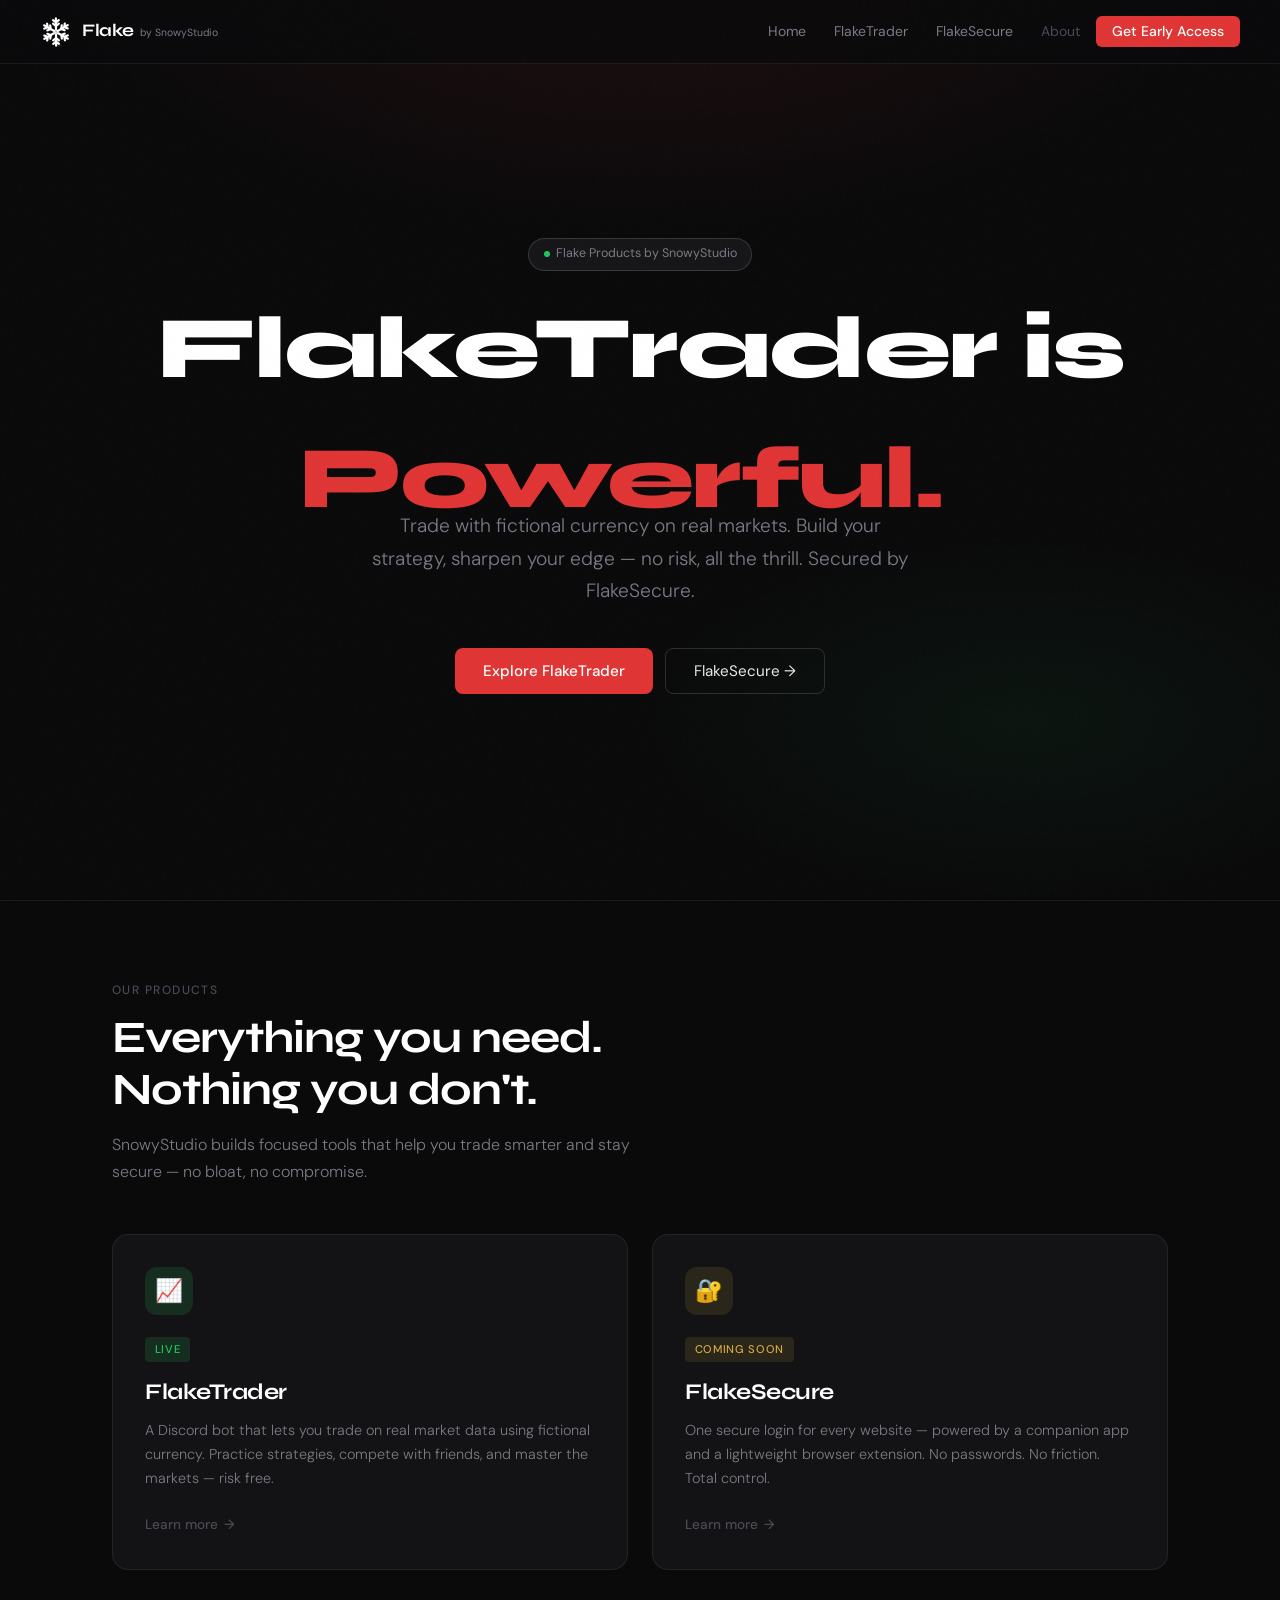
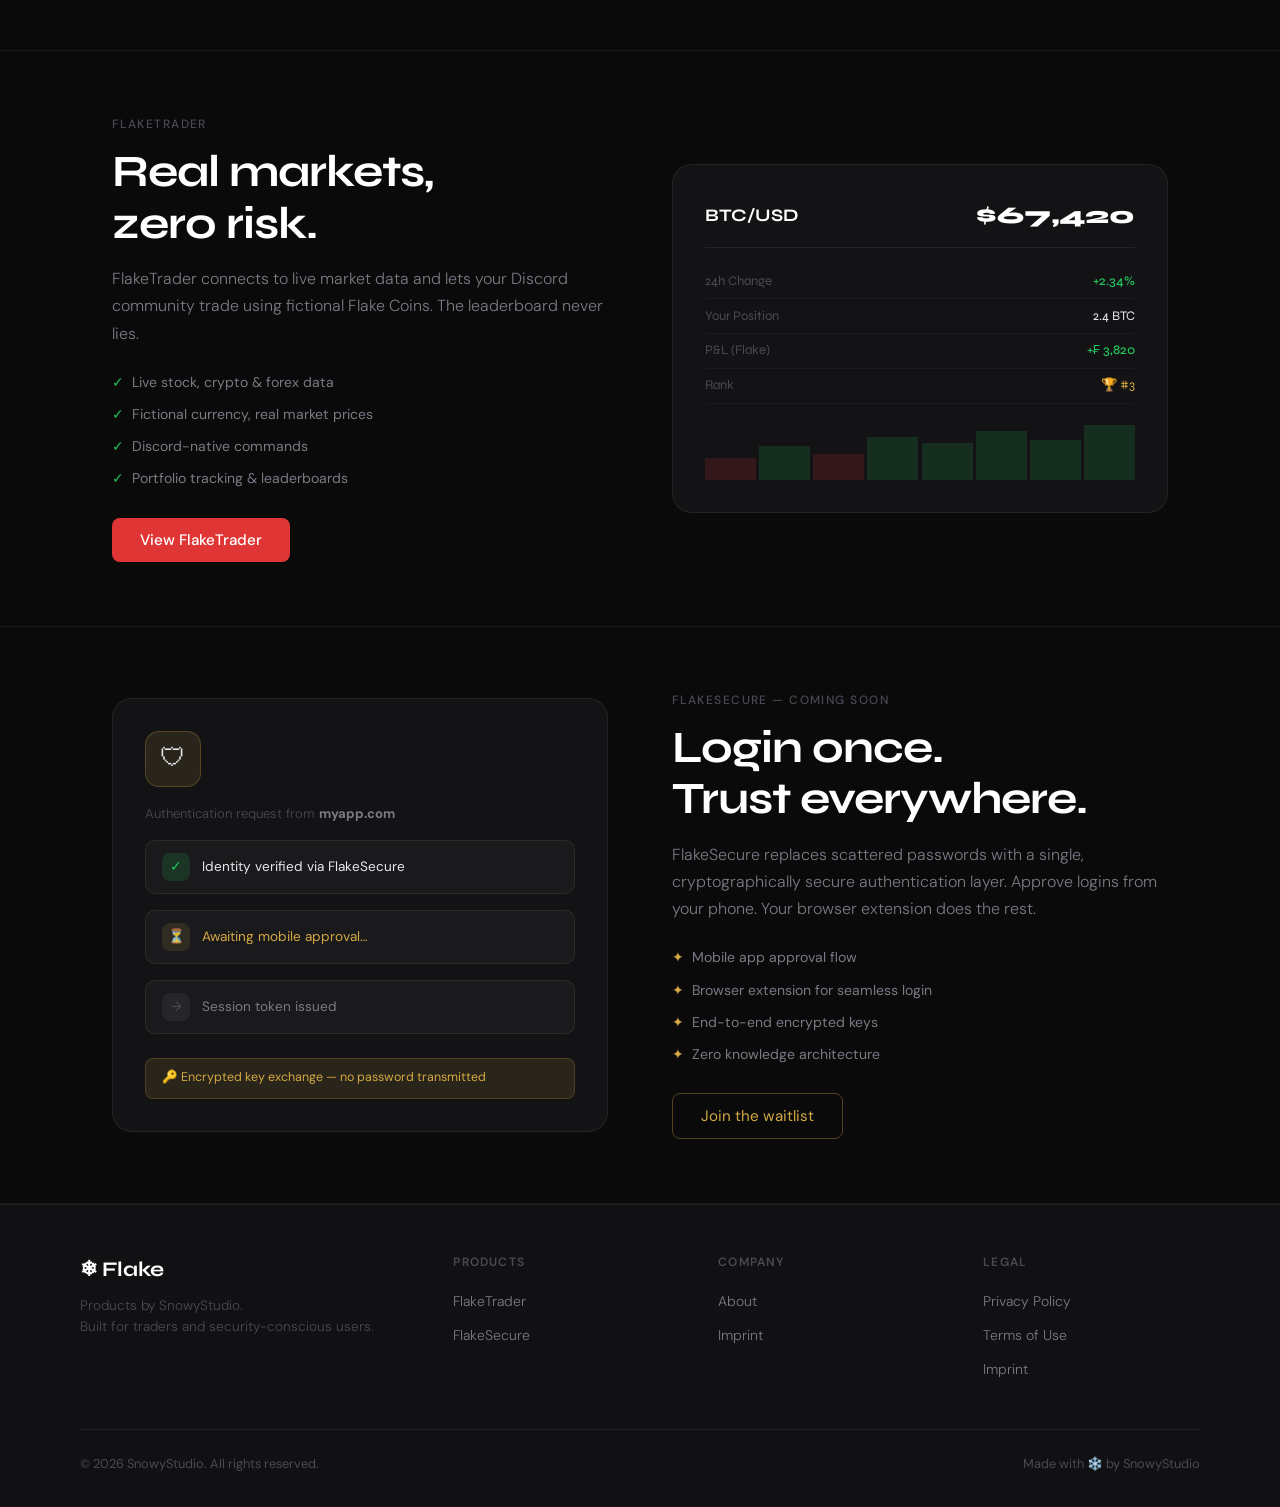
==== src/index.html @ 3df95295 "Upload latest changes to github" ====
<!doctype html>
<html lang="en">
  <head>
    <meta charset="UTF-8" />
    <meta name="viewport" content="width=device-width, initial-scale=1.0" />
    <title>Flake — by SnowyStudio</title>
    <link rel="preconnect" href="https://fonts.googleapis.com" />
    <link rel="preconnect" href="https://fonts.gstatic.com" crossorigin />
    <link
      href="https://fonts.googleapis.com/css2?family=Syne:wght@400;500;600;700;800&family=DM+Sans:ital,opsz,wght@0,9..40,300;0,9..40,400;0,9..40,500;1,9..40,300&display=swap"
      rel="stylesheet"
    />
    <link rel="stylesheet" href="./css/style.css" />
    <link rel="shortcut icon" href="./img/Flake.png" type="image/x-icon">
  </head>
  <body>
    <!-- ═══════════════════════════════════════ NAV ═══════════════════════════════════════ -->
    <nav>
      <a class="nav-logo" onclick="showPage('home')">
        <div class="nav-logo-icon">
          <img src="./img/Flake.png" alt="Icon" class="icon" />
        </div>
        <div>
          <span class="nav-logo-text">Flake</span>
          <span class="nav-logo-sub"> by SnowyStudio</span>
        </div>
      </a>
      <ul class="nav-links">
        <li><a onclick="showPage('home')" id="nav-home">Home</a></li>
        <li><a onclick="showPage('trader')" id="nav-trader">FlakeTrader</a></li>
        <li><a onclick="showPage('secure')" id="nav-secure">FlakeSecure</a></li>
        <li>
          <a
            onclick="showPage('home')"
            id="nav-about"
            style="color: var(--text-dim)"
            >About</a
          >
        </li>
        <li>
          <a onclick="showPage('secure')" class="nav-cta">Get Early Access</a>
        </li>
      </ul>
      <button class="nav-menu-toggle" onclick="toggleMobile()">
        <svg width="22" height="22" viewBox="0 0 22 22" fill="none">
          <path
            d="M3 6h16M3 11h16M3 16h16"
            stroke="currentColor"
            stroke-width="1.8"
            stroke-linecap="round"
          />
        </svg>
      </button>
    </nav>

    <!-- ═══════════════════════════ PAGE: HOME ═══════════════════════════ -->
    <div class="page active" id="page-home">
      <!-- HERO -->
      <section class="hero">
        <div class="hero-bg"></div>
        <div class="hero-badge">
          <span class="dot"></span> Flake Products by SnowyStudio
        </div>
        <h1>
          <span class="hero-static">FlakeTrader is</span><br />
          <span class="hero-typewriter-line">
            <span class="hero-dynamic" id="dynamic-word">
              <span class="word visible" id="word-0">Powerful.</span>
              <span class="word" id="word-1">Intuitive.</span>
              <span class="word" id="word-2">Risk-Free.</span>
              <span class="word" id="word-3">Real-Time.</span>
              <span class="word" id="word-4">Smart.</span>
              <span class="word" id="word-5">Yours.</span>
            </span>
            <span class="hero-cursor"></span>
          </span>
        </h1>
        <p class="hero-sub">
          Trade with fictional currency on real markets. Build your strategy,
          sharpen your edge — no risk, all the thrill. Secured by FlakeSecure.
        </p>
        <div class="hero-actions">
          <button class="btn-primary" onclick="showPage('trader')">
            Explore FlakeTrader
          </button>
          <button class="btn-secondary" onclick="showPage('secure')">
            FlakeSecure →
          </button>
        </div>
      </section>

      <hr class="divider" />

      <!-- PRODUCTS -->
      <div class="section">
        <p class="section-label">Our Products</p>
        <h2 class="section-title">
          Everything you need.<br />Nothing you don't.
        </h2>
        <p class="section-desc">
          SnowyStudio builds focused tools that help you trade smarter and stay
          secure — no bloat, no compromise.
        </p>

        <div class="products-grid">
          <div class="product-card trader" onclick="showPage('trader')">
            <div class="card-icon trader">📈</div>
            <span class="card-tag live">Live</span>
            <h3 class="card-title">FlakeTrader</h3>
            <p class="card-desc">
              A Discord bot that lets you trade on real market data using
              fictional currency. Practice strategies, compete with friends, and
              master the markets — risk free.
            </p>
            <span class="card-arrow">Learn more <span>→</span></span>
          </div>

          <div class="product-card secure" onclick="showPage('secure')">
            <div class="card-icon secure">🔐</div>
            <span class="card-tag coming">Coming Soon</span>
            <h3 class="card-title">FlakeSecure</h3>
            <p class="card-desc">
              One secure login for every website — powered by a companion app
              and a lightweight browser extension. No passwords. No friction.
              Total control.
            </p>
            <span class="card-arrow">Learn more <span>→</span></span>
          </div>
        </div>
      </div>

      <hr class="divider" />

      <!-- TRADER PREVIEW -->
      <div class="feature-row">
        <div>
          <p class="section-label">FlakeTrader</p>
          <h2 class="section-title">Real markets,<br />zero risk.</h2>
          <p class="section-desc">
            FlakeTrader connects to live market data and lets your Discord
            community trade using fictional Flake Coins. The leaderboard never
            lies.
          </p>
          <ul
            style="
              list-style: none;
              margin-top: 1.5rem;
              display: flex;
              flex-direction: column;
              gap: 0.6rem;
            "
          >
            <li
              style="
                display: flex;
                align-items: center;
                gap: 8px;
                font-size: 0.88rem;
                color: var(--text-muted);
              "
            >
              <span style="color: var(--green)">✓</span> Live stock, crypto &
              forex data
            </li>
            <li
              style="
                display: flex;
                align-items: center;
                gap: 8px;
                font-size: 0.88rem;
                color: var(--text-muted);
              "
            >
              <span style="color: var(--green)">✓</span> Fictional currency,
              real market prices
            </li>
            <li
              style="
                display: flex;
                align-items: center;
                gap: 8px;
                font-size: 0.88rem;
                color: var(--text-muted);
              "
            >
              <span style="color: var(--green)">✓</span> Discord-native commands
            </li>
            <li
              style="
                display: flex;
                align-items: center;
                gap: 8px;
                font-size: 0.88rem;
                color: var(--text-muted);
              "
            >
              <span style="color: var(--green)">✓</span> Portfolio tracking &
              leaderboards
            </li>
          </ul>
          <button
            class="btn-primary"
            style="margin-top: 1.75rem"
            onclick="showPage('trader')"
          >
            View FlakeTrader
          </button>
        </div>
        <div class="feature-visual">
          <div class="ticker-demo">
            <div class="ticker-header">
              <span class="ticker-symbol">BTC/USD</span>
              <span class="ticker-price">$67,420</span>
            </div>
            <div class="ticker-row">
              <span class="label">24h Change</span
              ><span class="up">+2.34%</span>
            </div>
            <div class="ticker-row">
              <span class="label">Your Position</span
              ><span style="color: var(--text)">2.4 BTC</span>
            </div>
            <div class="ticker-row">
              <span class="label">P&L (Flake)</span
              ><span class="up">+₣ 3,820</span>
            </div>
            <div class="ticker-row">
              <span class="label">Rank</span
              ><span style="color: var(--gold)">🏆 #3</span>
            </div>
            <div class="chart-bars">
              <div
                class="bar"
                style="
                  height: 35%;
                  background: var(--red-soft);
                  border: 1px solid var(--red);
                  animation-delay: 0s;
                "
              ></div>
              <div
                class="bar"
                style="
                  height: 55%;
                  background: var(--green-soft);
                  border: 1px solid var(--green);
                  animation-delay: 0.05s;
                "
              ></div>
              <div
                class="bar"
                style="
                  height: 42%;
                  background: var(--red-soft);
                  border: 1px solid var(--red);
                  animation-delay: 0.1s;
                "
              ></div>
              <div
                class="bar"
                style="
                  height: 70%;
                  background: var(--green-soft);
                  border: 1px solid var(--green);
                  animation-delay: 0.15s;
                "
              ></div>
              <div
                class="bar"
                style="
                  height: 60%;
                  background: var(--green-soft);
                  border: 1px solid var(--green);
                  animation-delay: 0.2s;
                "
              ></div>
              <div
                class="bar"
                style="
                  height: 80%;
                  background: var(--green-soft);
                  border: 1px solid var(--green);
                  animation-delay: 0.25s;
                "
              ></div>
              <div
                class="bar"
                style="
                  height: 65%;
                  background: var(--green-soft);
                  border: 1px solid var(--green);
                  animation-delay: 0.3s;
                "
              ></div>
              <div
                class="bar"
                style="
                  height: 90%;
                  background: var(--green-soft);
                  border: 1px solid var(--green);
                  animation-delay: 0.35s;
                "
              ></div>
            </div>
          </div>
        </div>
      </div>

      <hr class="divider" />

      <!-- SECURE PREVIEW -->
      <div class="feature-row reverse">
        <div>
          <p class="section-label">FlakeSecure — Coming Soon</p>
          <h2 class="section-title">Login once.<br />Trust everywhere.</h2>
          <p class="section-desc">
            FlakeSecure replaces scattered passwords with a single,
            cryptographically secure authentication layer. Approve logins from
            your phone. Your browser extension does the rest.
          </p>
          <ul
            style="
              list-style: none;
              margin-top: 1.5rem;
              display: flex;
              flex-direction: column;
              gap: 0.6rem;
            "
          >
            <li
              style="
                display: flex;
                align-items: center;
                gap: 8px;
                font-size: 0.88rem;
                color: var(--text-muted);
              "
            >
              <span style="color: var(--gold)">✦</span> Mobile app approval flow
            </li>
            <li
              style="
                display: flex;
                align-items: center;
                gap: 8px;
                font-size: 0.88rem;
                color: var(--text-muted);
              "
            >
              <span style="color: var(--gold)">✦</span> Browser extension for
              seamless login
            </li>
            <li
              style="
                display: flex;
                align-items: center;
                gap: 8px;
                font-size: 0.88rem;
                color: var(--text-muted);
              "
            >
              <span style="color: var(--gold)">✦</span> End-to-end encrypted
              keys
            </li>
            <li
              style="
                display: flex;
                align-items: center;
                gap: 8px;
                font-size: 0.88rem;
                color: var(--text-muted);
              "
            >
              <span style="color: var(--gold)">✦</span> Zero knowledge
              architecture
            </li>
          </ul>
          <button
            class="btn-secondary"
            style="
              margin-top: 1.75rem;
              border-color: rgba(212, 168, 67, 0.35);
              color: var(--gold);
            "
            onclick="showPage('secure')"
          >
            Join the waitlist
          </button>
        </div>
        <div class="feature-visual">
          <div class="secure-demo">
            <div class="shield-icon">🛡</div>
            <p
              style="
                font-size: 0.82rem;
                color: var(--text-dim);
                font-weight: 300;
              "
            >
              Authentication request from
              <strong style="color: var(--text-muted)">myapp.com</strong>
            </p>
            <div class="auth-step done">
              <div class="step-icon">✓</div>
              <span class="step-label">Identity verified via FlakeSecure</span>
            </div>
            <div class="auth-step active">
              <div class="step-icon">⏳</div>
              <span class="step-label">Awaiting mobile approval…</span>
            </div>
            <div class="auth-step pending">
              <div class="step-icon">→</div>
              <span class="step-label">Session token issued</span>
            </div>
            <div
              style="
                margin-top: 0.5rem;
                padding: 0.6rem 1rem;
                background: var(--gold-soft);
                border: 1px solid rgba(212, 168, 67, 0.2);
                border-radius: 8px;
                font-size: 0.78rem;
                color: var(--gold);
              "
            >
              🔑 Encrypted key exchange — no password transmitted
            </div>
          </div>
        </div>
      </div>

      <hr class="divider" />

      <!-- FOOTER -->
      <footer>
        <div class="footer-inner">
          <div class="footer-top">
            <div class="footer-brand">
              <span class="nav-logo-text">❄ Flake</span>
              <p class="footer-tagline">
                Products by SnowyStudio.<br />Built for traders and
                security-conscious users.
              </p>
            </div>
            <div>
              <p class="footer-col-title">Products</p>
              <ul class="footer-links">
                <li><a onclick="showPage('trader')">FlakeTrader</a></li>
                <li><a onclick="showPage('secure')">FlakeSecure</a></li>
              </ul>
            </div>
            <div>
              <p class="footer-col-title">Company</p>
              <ul class="footer-links">
                <li><a onclick="showPage('home')">About</a></li>
                <li><a onclick="showPage('imprint')">Imprint</a></li>
              </ul>
            </div>
            <div>
              <p class="footer-col-title">Legal</p>
              <ul class="footer-links">
                <li><a onclick="showPage('privacy')">Privacy Policy</a></li>
                <li><a onclick="showPage('terms')">Terms of Use</a></li>
                <li><a onclick="showPage('imprint')">Imprint</a></li>
              </ul>
            </div>
          </div>
          <div class="footer-bottom">
            <span>© 2026 SnowyStudio. All rights reserved.</span>
            <span>Made with ❄️ by SnowyStudio</span>
          </div>
        </div>
      </footer>
    </div>

    <!-- ═══════════════════════════ PAGE: FLAKETRADER ═══════════════════════════ -->
    <div class="page" id="page-trader">
      <div class="inner-hero">
        <div class="breadcrumb">
          <span onclick="showPage('home')">Home</span> ›
          <span style="color: var(--text-muted)">FlakeTrader</span>
        </div>
        <div
          style="
            display: flex;
            gap: 12px;
            align-items: center;
            margin-bottom: 1.5rem;
            flex-wrap: wrap;
          "
        >
          <div
            class="card-icon trader"
            style="
              width: 52px;
              height: 52px;
              margin: 0;
              border-radius: 12px;
              font-size: 1.5rem;
            "
          >
            📈
          </div>
          <span class="card-tag live">Live & Available</span>
        </div>
        <h1>FlakeTrader</h1>
        <p>
          Trade on real market data with fictional currency — directly inside
          your Discord server. Practice, compete, and master the art of trading
          without putting a single cent at risk.
        </p>
        <div
          style="display: flex; gap: 0.75rem; margin-top: 2rem; flex-wrap: wrap"
        >
          <a
            href="https://discord.com/oauth2/authorize?client_id=1470461406410182688"
            target="_blank"
          >
            <button class="btn-primary">Add to Discord</button>
          </a>
          <button class="btn-secondary" onclick="toggleCmdPopup()">
            View Commands
          </button>
        </div>
      </div>

      <div
        style="
          background: linear-gradient(
            180deg,
            rgba(34, 197, 94, 0.04) 0%,
            transparent 100%
          );
          padding: 0.5px 0;
        "
      >
        <div class="section" style="padding-top: 3rem">
          <div class="stats-grid">
            <div class="stat-cell">
              <div class="stat-num" style="color: var(--green)">∞</div>
              <div class="stat-label">Risk-free trades</div>
            </div>
            <div class="stat-cell">
              <div class="stat-num">Real</div>
              <div class="stat-label">Market data</div>
            </div>
            <div class="stat-cell">
              <div class="stat-num" style="color: var(--gold)">₣</div>
              <div class="stat-label">Flake Currency</div>
            </div>
          </div>

          <div style="margin: 4rem 0 1.5rem">
            <p class="section-label">Core Features</p>
            <h2 class="section-title">Everything a trader needs.</h2>
          </div>

          <div class="features-list">
            <div class="feature-item">
              <div class="feature-item-icon green">📊</div>
              <div>
                <div class="feature-item-title">Live Market Data</div>
                <div class="feature-item-desc">
                  Real-time prices for stocks, crypto, forex, and more.
                  FlakeTrader streams live feeds so every trade reflects the
                  actual market.
                </div>
              </div>
            </div>
            <div class="feature-item">
              <div class="feature-item-icon green">💬</div>
              <div>
                <div class="feature-item-title">Discord-Native Commands</div>
                <div class="feature-item-desc">
                  Everything runs inside Discord. Use slash commands to buy,
                  sell, check your portfolio, and view leaderboards without
                  leaving your server.
                </div>
              </div>
            </div>
            <div class="feature-item">
              <div class="feature-item-icon red">📉</div>
              <div>
                <div class="feature-item-title">Long & Short Positions</div>
                <div class="feature-item-desc">
                  Go long or short on any supported asset. FlakeTrader simulates
                  real position mechanics including leverage and margin calls.
                </div>
              </div>
            </div>
            <div class="feature-item">
              <div class="feature-item-icon green">🏆</div>
              <div>
                <div class="feature-item-title">Server Leaderboards</div>
                <div class="feature-item-desc">
                  Compete with your Discord community. Weekly and all-time
                  leaderboards show who's actually good at reading the market.
                </div>
              </div>
            </div>
            <div class="feature-item">
              <div class="feature-item-icon red">📁</div>
              <div>
                <div class="feature-item-title">Portfolio Tracking</div>
                <div class="feature-item-desc">
                  A full portfolio dashboard — unrealised P&L, trade history,
                  allocation breakdown. Know exactly where you stand at all
                  times.
                </div>
              </div>
            </div>
            <div class="feature-item">
              <div class="feature-item-icon green">⚙️</div>
              <div>
                <div class="feature-item-title">Server Customisation</div>
                <div class="feature-item-desc">
                  Admins can set starting balances, allowed assets, cooldowns,
                  and competition durations. Run seasonal tournaments or
                  permanent leagues.
                </div>
              </div>
            </div>
          </div>

          <div class="cta-section" style="margin-top: 3rem">
            <div>
              <h2>Ready to start trading?</h2>
              <p>Add FlakeTrader to your Discord server in under a minute.</p>
            </div>
            <a
              href="https://discord.com/oauth2/authorize?client_id=1470461406410182688"
              target="_blank"
            >
              <button class="btn-primary">Add to Discord — Free</button>
            </a>
          </div>
        </div>
      </div>

      <footer>
        <div class="footer-inner">
          <div class="footer-top">
            <div class="footer-brand">
              <span class="nav-logo-text">❄ Flake</span>
              <p class="footer-tagline">Products by SnowyStudio.</p>
            </div>
            <div>
              <p class="footer-col-title">Products</p>
              <ul class="footer-links">
                <li><a onclick="showPage('trader')">FlakeTrader</a></li>
                <li><a onclick="showPage('secure')">FlakeSecure</a></li>
              </ul>
            </div>
            <div>
              <p class="footer-col-title">Company</p>
              <ul class="footer-links">
                <li><a onclick="showPage('imprint')">Imprint</a></li>
              </ul>
            </div>
            <div>
              <p class="footer-col-title">Legal</p>
              <ul class="footer-links">
                <li><a onclick="showPage('privacy')">Privacy Policy</a></li>
                <li><a onclick="showPage('terms')">Terms of Use</a></li>
              </ul>
            </div>
          </div>
          <div class="footer-bottom">
            <span>© 2026 SnowyStudio. All rights reserved.</span
            ><span>Made with ❄️</span>
          </div>
        </div>
      </footer>
    </div>

    <!-- ═══════════════════════════ PAGE: FLAKESECURE ═══════════════════════════ -->
    <div class="page" id="page-secure">
      <div
        style="
          background: radial-gradient(
            ellipse 70% 50% at 50% 0%,
            rgba(212, 168, 67, 0.09) 0%,
            transparent 60%
          );
        "
      >
        <div class="inner-hero">
          <div class="breadcrumb">
            <span onclick="showPage('home')">Home</span> ›
            <span style="color: var(--text-muted)">FlakeSecure</span>
          </div>
          <div
            style="
              display: flex;
              gap: 12px;
              align-items: center;
              margin-bottom: 1.5rem;
              flex-wrap: wrap;
            "
          >
            <div
              class="card-icon secure"
              style="
                width: 52px;
                height: 52px;
                margin: 0;
                border-radius: 12px;
                font-size: 1.5rem;
              "
            >
              🔐
            </div>
            <span class="card-tag coming">Coming Soon</span>
          </div>
          <h1>FlakeSecure</h1>
          <p>
            Authentication reimagined. Log into any website using your
            FlakeSecure app and browser extension — no passwords stored
            anywhere, no data at risk, no compromise.
          </p>
          <div class="waitlist-form" id="waitlistForm1">
            <input
              type="email"
              id="waitlistEmail1"
              placeholder="your@email.com"
            />
            <button
              class="btn-gold"
              onclick="submitWaitlist('waitlistEmail1', 'waitlistMsg1')"
            >
              Join Waitlist
            </button>
          </div>
          <p
            id="waitlistMsg1"
            style="margin-top: 0.6rem; font-size: 0.82rem; min-height: 1.2em"
          ></p>
        </div>
      </div>

      <div class="section" style="padding-top: 2rem">
        <div class="coming-soon-banner">
          <div class="banner-icon">🚧</div>
          <div class="banner-text">
            <h3>FlakeSecure is under active development</h3>
            <p>
              We're building something that puts security first and friction
              last. Join the waitlist to be among the first to try it — no
              password required to sign up, naturally.
            </p>
          </div>
        </div>

        <div style="margin: 3.5rem 0 1.5rem">
          <p class="section-label">How it works</p>
          <h2 class="section-title">Three steps to secure login.</h2>
        </div>

        <div
          style="
            display: grid;
            grid-template-columns: repeat(auto-fit, minmax(240px, 1fr));
            gap: 1px;
            background: var(--border);
            border: 1px solid var(--border);
            border-radius: 16px;
            overflow: hidden;
            margin-bottom: 3.5rem;
          "
        >
          <div style="background: var(--bg-card); padding: 2rem">
            <div
              style="
                font-family: &quot;Syne&quot;, sans-serif;
                font-size: 2.5rem;
                font-weight: 800;
                color: rgba(212, 168, 67, 0.3);
                line-height: 1;
                margin-bottom: 1rem;
              "
            >
              01
            </div>
            <h3
              style="
                font-family: &quot;Syne&quot;, sans-serif;
                font-size: 1rem;
                font-weight: 700;
                color: var(--white);
                margin-bottom: 0.5rem;
              "
            >
              Browser Extension Detects Login
            </h3>
            <p
              style="
                font-size: 0.83rem;
                color: var(--text-muted);
                font-weight: 300;
                line-height: 1.6;
              "
            >
              When you visit a FlakeSecure-enabled site, the extension
              automatically recognises the login page and initiates an
              authentication request.
            </p>
          </div>
          <div style="background: var(--bg-card); padding: 2rem">
            <div
              style="
                font-family: &quot;Syne&quot;, sans-serif;
                font-size: 2.5rem;
                font-weight: 800;
                color: rgba(212, 168, 67, 0.3);
                line-height: 1;
                margin-bottom: 1rem;
              "
            >
              02
            </div>
            <h3
              style="
                font-family: &quot;Syne&quot;, sans-serif;
                font-size: 1rem;
                font-weight: 700;
                color: var(--white);
                margin-bottom: 0.5rem;
              "
            >
              Approve on Your Phone
            </h3>
            <p
              style="
                font-size: 0.83rem;
                color: var(--text-muted);
                font-weight: 300;
                line-height: 1.6;
              "
            >
              A push notification is sent to your FlakeSecure app. One tap — and
              your biometrics or PIN confirm it's really you. No code to type.
            </p>
          </div>
          <div style="background: var(--bg-card); padding: 2rem">
            <div
              style="
                font-family: &quot;Syne&quot;, sans-serif;
                font-size: 2.5rem;
                font-weight: 800;
                color: rgba(212, 168, 67, 0.3);
                line-height: 1;
                margin-bottom: 1rem;
              "
            >
              03
            </div>
            <h3
              style="
                font-family: &quot;Syne&quot;, sans-serif;
                font-size: 1rem;
                font-weight: 700;
                color: var(--white);
                margin-bottom: 0.5rem;
              "
            >
              You're In — Instantly
            </h3>
            <p
              style="
                font-size: 0.83rem;
                color: var(--text-muted);
                font-weight: 300;
                line-height: 1.6;
              "
            >
              The extension completes the handshake and you're logged in.
              Cryptographically verified. No password ever transmitted.
            </p>
          </div>
        </div>

        <!-- SECURITY DEEP DIVE -->
        <div style="margin: 3.5rem 0 1.5rem">
          <p class="section-label">Security Architecture</p>
          <h2 class="section-title">
            Security isn't a feature.<br />It's the foundation.
          </h2>
          <p class="section-desc" style="max-width: 600px">
            FlakeSecure was designed from the ground up with a zero-knowledge,
            zero-trust philosophy. Here's what that means in practice.
          </p>
        </div>

        <div class="security-grid">
          <div class="security-card">
            <div class="security-card-icon">🔑</div>
            <div class="security-card-title">End-to-End Encryption</div>
            <div class="security-card-desc">
              Every authentication token is encrypted on-device using asymmetric
              key pairs. SnowyStudio servers never see your private key — only a
              public signature.
            </div>
          </div>
          <div class="security-card">
            <div class="security-card-icon">👁️</div>
            <div class="security-card-title">Zero-Knowledge Architecture</div>
            <div class="security-card-desc">
              We cannot see your credentials. Zero-knowledge proofs allow us to
              verify your identity without ever knowing what that identity
              contains.
            </div>
          </div>
          <div class="security-card">
            <div class="security-card-icon">📵</div>
            <div class="security-card-title">No Password Storage</div>
            <div class="security-card-desc">
              FlakeSecure doesn't store passwords — not on our servers, not in
              your browser. There's nothing to breach, nothing to leak.
            </div>
          </div>
          <div class="security-card">
            <div class="security-card-icon">📱</div>
            <div class="security-card-title">Device-Bound Keys</div>
            <div class="security-card-desc">
              Private keys are generated and stored exclusively on your device
              using the secure enclave. They never leave your hardware — ever.
            </div>
          </div>
          <div class="security-card">
            <div class="security-card-icon">🛡</div>
            <div class="security-card-title">Phishing-Resistant</div>
            <div class="security-card-desc">
              Because there's no password to steal, phishing attacks are
              fundamentally ineffective. Approval requests are cryptographically
              bound to the requesting domain.
            </div>
          </div>
          <div class="security-card">
            <div class="security-card-icon">🔄</div>
            <div class="security-card-title">Token Rotation</div>
            <div class="security-card-desc">
              Session tokens expire and rotate automatically. Stolen tokens
              become worthless within seconds. Every session is
              cryptographically fresh.
            </div>
          </div>
          <div class="security-card">
            <div class="security-card-icon">🌐</div>
            <div class="security-card-title">Open Protocol</div>
            <div class="security-card-desc">
              The FlakeSecure authentication protocol will be publicly
              auditable. Security through obscurity is not security — we believe
              in transparency.
            </div>
          </div>
          <div class="security-card">
            <div class="security-card-icon">✅</div>
            <div class="security-card-title">Multi-Factor by Default</div>
            <div class="security-card-desc">
              "Something you have" (your phone) plus "something you are"
              (biometrics) is built-in by default — no optional toggle required.
            </div>
          </div>
        </div>

        <div style="margin: 3.5rem 0 1.5rem">
          <p class="section-label">Platform</p>
          <h2 class="section-title">Works everywhere you do.</h2>
        </div>

        <div class="features-list">
          <div class="feature-item">
            <div class="feature-item-icon gold">🌍</div>
            <div>
              <div class="feature-item-title">Browser Extension</div>
              <div class="feature-item-desc">
                Available for Chrome, Firefox, and Edge. Lightweight and
                invisible until you need it — then it handles everything
                automatically.
              </div>
            </div>
          </div>
          <div class="feature-item">
            <div class="feature-item-icon gold">📲</div>
            <div>
              <div class="feature-item-title">Mobile App</div>
              <div class="feature-item-desc">
                iOS and Android apps serve as your authenticator. Biometric
                unlock. Clean interface. Instant push approvals with full
                request context.
              </div>
            </div>
          </div>
          <div class="feature-item">
            <div class="feature-item-icon gold">🔌</div>
            <div>
              <div class="feature-item-title">Developer API</div>
              <div class="feature-item-desc">
                Integrate FlakeSecure authentication into your own applications
                via our SDK. Drop-in authentication that your users will
                actually love.
              </div>
            </div>
          </div>
        </div>

        <div
          class="cta-section"
          style="
            margin-top: 3rem;
            background: linear-gradient(
              135deg,
              rgba(212, 168, 67, 0.07),
              transparent
            );
            border-color: rgba(212, 168, 67, 0.2);
          "
        >
          <div>
            <h2 style="color: var(--gold)">Be first to try FlakeSecure.</h2>
            <p>
              Join our private beta waitlist. We'll notify you the moment it's
              ready.
            </p>
          </div>
          <div class="waitlist-form" style="margin: 0">
            <input
              type="email"
              id="waitlistEmail2"
              placeholder="your@email.com"
            />
            <button
              class="btn-gold"
              onclick="submitWaitlist('waitlistEmail2', 'waitlistMsg2')"
            >
              Join Waitlist
            </button>
          </div>
          <p
            id="waitlistMsg2"
            style="font-size: 0.82rem; min-height: 1.2em; margin-top: 0.5rem"
          ></p>
        </div>
      </div>

      <footer>
        <div class="footer-inner">
          <div class="footer-top">
            <div class="footer-brand">
              <span class="nav-logo-text">❄ Flake</span>
              <p class="footer-tagline">Products by SnowyStudio.</p>
            </div>
            <div>
              <p class="footer-col-title">Products</p>
              <ul class="footer-links">
                <li><a onclick="showPage('trader')">FlakeTrader</a></li>
                <li><a onclick="showPage('secure')">FlakeSecure</a></li>
              </ul>
            </div>
            <div>
              <p class="footer-col-title">Company</p>
              <ul class="footer-links">
                <li><a onclick="showPage('imprint')">Imprint</a></li>
              </ul>
            </div>
            <div>
              <p class="footer-col-title">Legal</p>
              <ul class="footer-links">
                <li><a onclick="showPage('privacy')">Privacy Policy</a></li>
                <li><a onclick="showPage('terms')">Terms of Use</a></li>
              </ul>
            </div>
          </div>
          <div class="footer-bottom">
            <span>© 2026 SnowyStudio. All rights reserved.</span
            ><span>Made with ❄️</span>
          </div>
        </div>
      </footer>
    </div>

    <!-- ═══════════════════════════ PAGE: IMPRINT ═══════════════════════════ -->
    <div class="page" id="page-imprint">
      <div class="inner-hero" style="padding-bottom: 2rem">
        <div class="breadcrumb">
          <span onclick="showPage('home')">Home</span> ›
          <span style="color: var(--text-muted)">Imprint</span>
        </div>
        <h1 style="font-size: clamp(1.8rem, 4vw, 3rem)">Imprint</h1>
        <p>
          Legal disclosure in accordance with § 5 TMG (German Telemedia Act).
        </p>
      </div>
      <div class="prose">
        <p class="last-updated">Last updated: March 2026</p>
        <h2>Information according to § 5 TMG</h2>
        <p>
          <strong style="color: var(--text)">SnowyStudio</strong><br />
          Snowy<br />
          [Street Address (provided via email)]<br />
          60311, Frankfurt<br />
          Germany
        </p>
        <h2>Contact</h2>
        <p>
          Email: <a href="mailto:legal@snowystudio.dev">legal@snowystudio.dev</a
          ><br />
          Website: <a href="#">flake.snowystudio.dev</a>
        </p>
        <h2>Responsible for Content</h2>
        <p>According to § 55 Abs. 2 RStV: [Your Name], address as above.</p>
        <h2>Dispute Resolution</h2>
        <p>
          The European Commission provides a platform for online dispute
          resolution (ODR):
          <a href="https://ec.europa.eu/consumers/odr/" target="_blank"
            >https://ec.europa.eu/consumers/odr/</a
          >
        </p>
        <p>
          We are neither obligated nor willing to participate in a dispute
          settlement procedure before a consumer arbitration board.
        </p>
        <h2>Liability for Content</h2>
        <p>
          As a service provider, we are responsible for our own content on these
          pages in accordance with general law pursuant to § 7 Abs.1 TMG.
          According to §§ 8 to 10 TMG, however, we are not obligated as a
          service provider to monitor transmitted or stored third-party
          information or to investigate circumstances that indicate illegal
          activity.
        </p>
        <h2>Liability for Links</h2>
        <p>
          Our offering contains links to external websites of third parties,
          over whose content we have no influence. Therefore, we cannot assume
          any liability for these external contents. The respective provider or
          operator of the linked pages is always responsible for the content of
          those pages.
        </p>
        <h2>Copyright</h2>
        <p>
          The content and works on these pages created by the site operator are
          subject to German copyright law. The reproduction, processing,
          distribution, and any kind of commercial exploitation of such material
          beyond the scope of copyright law requires the written consent of
          SnowyStudio.
        </p>
      </div>

      <footer>
        <div class="footer-inner">
          <div
            class="footer-bottom"
            style="padding-top: 1.5rem; border-top: 1px solid var(--border)"
          >
            <span>© 2026 SnowyStudio. All rights reserved.</span
            ><span
              ><a
                onclick="showPage('privacy')"
                style="
                  color: var(--text-dim);
                  cursor: pointer;
                  text-decoration: none;
                "
                >Privacy</a
              >
              ·
              <a
                onclick="showPage('terms')"
                style="
                  color: var(--text-dim);
                  cursor: pointer;
                  text-decoration: none;
                "
                >Terms</a
              ></span
            >
          </div>
        </div>
      </footer>
    </div>

    <!-- ═══════════════════════════ PAGE: PRIVACY ═══════════════════════════ -->
    <div class="page" id="page-privacy">
      <div class="inner-hero" style="padding-bottom: 2rem">
        <div class="breadcrumb">
          <span onclick="showPage('home')">Home</span> ›
          <span style="color: var(--text-muted)">Privacy Policy</span>
        </div>
        <h1 style="font-size: clamp(1.8rem, 4vw, 3rem)">Privacy Policy</h1>
        <p>How SnowyStudio collects, uses, and protects your data.</p>
      </div>
      <div class="prose">
        <p class="last-updated">Last updated: March 2026</p>
        <h2>1. Controller</h2>
        <p>
          The data controller responsible for processing your personal data is
          SnowyStudio (see
          <a onclick="showPage('imprint')" style="cursor: pointer">Imprint</a>
          for full contact details). If you have any questions regarding data
          protection, please contact us at
          <a href="mailto:legal@snowystudio.dev">legal@snowystudio.dev</a>.
        </p>
        <h2>2. What Data We Collect</h2>
        <h3>2.1 FlakeTrader (Discord Bot)</h3>
        <ul>
          <li>Your Discord user ID (to associate your trades and portfolio)</li>
          <li>
            Server (guild) ID of the Discord servers where the bot is active
          </li>
          <li>Trade history, portfolio balances, and leaderboard entries</li>
          <li>Timestamps of commands issued</li>
        </ul>
        <p>
          We do not collect your email address, real name, or any financial
          information via FlakeTrader.
        </p>
        <h3>2.2 FlakeSecure (Coming Soon)</h3>
        <ul>
          <li>Public cryptographic keys generated on your device</li>
          <li>Authentication event metadata (timestamps, requesting domain)</li>
          <li>Optionally: your email address for account recovery purposes</li>
        </ul>
        <p>
          FlakeSecure is built on a zero-knowledge principle. Private keys never
          leave your device and are never transmitted to our servers.
        </p>
        <h3>2.3 Website</h3>
        <ul>
          <li>
            Server access logs (IP address, browser type, referrer) for security
            and analytics
          </li>
          <li>
            Email addresses submitted via waitlist forms (FlakeSecure early
            access)
          </li>
        </ul>
        <h2>3. Legal Basis for Processing</h2>
        <ul>
          <li>
            <strong style="color: var(--text)">Contract performance</strong>
            (Art. 6(1)(b) GDPR): Processing necessary to provide the services
            you use.
          </li>
          <li>
            <strong style="color: var(--text)">Legitimate interests</strong>
            (Art. 6(1)(f) GDPR): Server logs and security monitoring.
          </li>
          <li>
            <strong style="color: var(--text)">Consent</strong> (Art. 6(1)(a)
            GDPR): Waitlist registrations and optional communications.
          </li>
        </ul>
        <h2>4. Data Retention</h2>
        <p>
          FlakeTrader data is retained as long as your account is active or as
          required to provide the service. You can request deletion at any time.
          Access logs are purged after 30 days. Waitlist emails are deleted upon
          request or once the waitlist period ends.
        </p>
        <h2>5. Third Parties</h2>
        <p>
          We do not sell your data to third parties. We may share data with:
        </p>
        <ul>
          <li>
            Infrastructure providers (hosting, database) under GDPR-compliant
            data processing agreements
          </li>
          <li>
            Discord (for bot functionality — governed by Discord's own Privacy
            Policy)
          </li>
          <li>Market data providers (no personal data is shared)</li>
        </ul>
        <h2>6. Your Rights</h2>
        <p>
          Under the GDPR, you have the right to: access your data, request
          rectification, request erasure ("right to be forgotten"), data
          portability, restriction of processing, and to object to processing.
          To exercise these rights, contact us at
          <a href="mailto:privacy@snowystudio.dev">privacy@snowystudio.dev</a>.
        </p>
        <h2>7. Cookies</h2>
        <p>
          This website does not use tracking cookies or third-party analytics.
          We use only essential session data required for functionality.
        </p>
        <h2>8. Security</h2>
        <p>
          We implement appropriate technical and organisational measures to
          protect your data, including TLS encryption in transit, access
          controls, and regular security reviews.
        </p>
        <h2>9. Changes</h2>
        <p>
          We may update this Privacy Policy. Material changes will be
          communicated via our website or email (where applicable). Continued
          use of our services after the effective date constitutes acceptance.
        </p>
        <h2>10. Contact</h2>
        <p>
          For any privacy-related queries:
          <a href="mailto:privacy@snowystudio.dev">privacy@snowystudio.dev</a>
        </p>
      </div>
      <footer>
        <div class="footer-inner">
          <div
            class="footer-bottom"
            style="padding-top: 1.5rem; border-top: 1px solid var(--border)"
          >
            <span>© 2026 SnowyStudio. All rights reserved.</span
            ><span
              ><a
                onclick="showPage('imprint')"
                style="
                  color: var(--text-dim);
                  cursor: pointer;
                  text-decoration: none;
                "
                >Imprint</a
              >
              ·
              <a
                onclick="showPage('terms')"
                style="
                  color: var(--text-dim);
                  cursor: pointer;
                  text-decoration: none;
                "
                >Terms</a
              ></span
            >
          </div>
        </div>
      </footer>
    </div>

    <!-- ═══════════════════════════ PAGE: TERMS ═══════════════════════════ -->
    <div class="page" id="page-terms">
      <div class="inner-hero" style="padding-bottom: 2rem">
        <div class="breadcrumb">
          <span onclick="showPage('home')">Home</span> ›
          <span style="color: var(--text-muted)">Terms of Use</span>
        </div>
        <h1 style="font-size: clamp(1.8rem, 4vw, 3rem)">Terms of Use</h1>
        <p>The rules that govern your use of Flake products by SnowyStudio.</p>
      </div>
      <div class="prose">
        <p class="last-updated">
          Last updated: January 2026 · Effective immediately upon use
        </p>
        <h2>1. Acceptance of Terms</h2>
        <p>
          By using any Flake product (including FlakeTrader and FlakeSecure),
          you agree to be bound by these Terms of Use. If you do not agree,
          please discontinue use immediately.
        </p>
        <h2>2. Description of Services</h2>
        <h3>FlakeTrader</h3>
        <p>
          FlakeTrader is a Discord bot that provides simulated trading
          functionality using fictional in-game currency ("Flake Coins" or ₣).
          Market data displayed is sourced from third-party providers and is for
          informational and entertainment purposes only. FlakeTrader does not
          constitute financial advice.
        </p>
        <h3>FlakeSecure</h3>
        <p>
          FlakeSecure is an authentication service consisting of a mobile
          application and browser extension. It provides password-free login
          capabilities for supported websites and applications.
        </p>
        <h2>3. No Financial Advice</h2>
        <p>
          Nothing on FlakeTrader or any other Flake product constitutes
          financial, investment, or trading advice. All trades are simulated
          using fictional currency. Past simulated performance does not indicate
          future real-world results. SnowyStudio accepts no liability for any
          real financial decisions made based on information obtained through
          our services.
        </p>
        <h2>4. User Responsibilities</h2>
        <ul>
          <li>
            You must be at least 13 years old to use Flake products (or the
            minimum age required by your jurisdiction).
          </li>
          <li>
            You are responsible for maintaining the security of your account and
            device.
          </li>
          <li>You must not use our services for any unlawful purpose.</li>
          <li>
            You must not attempt to reverse-engineer, scrape, or abuse the
            services.
          </li>
          <li>
            You must not use FlakeTrader to manipulate leaderboards through
            exploits or cheating.
          </li>
        </ul>
        <h2>5. Prohibited Conduct</h2>
        <p>The following conduct is prohibited:</p>
        <ul>
          <li>
            Attempting to gain unauthorised access to other users' accounts
          </li>
          <li>Distributing malware through any Flake-integrated interface</li>
          <li>Automated scraping of market data beyond personal use</li>
          <li>Impersonating SnowyStudio or any Flake product</li>
        </ul>
        <h2>6. Intellectual Property</h2>
        <p>
          All intellectual property in Flake products — including but not
          limited to code, design, trademarks, and branding — belongs to
          SnowyStudio. You are granted a limited, non-exclusive licence to use
          our services for personal, non-commercial purposes.
        </p>
        <h2>7. Service Availability</h2>
        <p>
          We strive for high availability but cannot guarantee uninterrupted
          service. We reserve the right to modify, suspend, or discontinue any
          service at any time with reasonable notice.
        </p>
        <h2>8. Limitation of Liability</h2>
        <p>
          To the maximum extent permitted by law, SnowyStudio shall not be
          liable for any indirect, incidental, special, consequential, or
          punitive damages arising from your use of our services. Our total
          liability shall not exceed the amounts paid by you to SnowyStudio in
          the twelve months preceding the claim (if any).
        </p>
        <h2>9. Disclaimer of Warranties</h2>
        <p>
          Our services are provided "as is" and "as available" without
          warranties of any kind, either express or implied. We do not warrant
          that our services will be error-free or that defects will be
          corrected.
        </p>
        <h2>10. Governing Law</h2>
        <p>
          These Terms are governed by the laws of Germany. Any disputes shall be
          subject to the exclusive jurisdiction of German courts, unless
          mandatory consumer protection law in your country provides otherwise.
        </p>
        <h2>11. Changes to Terms</h2>
        <p>
          We may update these Terms at any time. Continued use of our services
          after changes are posted constitutes acceptance. We will notify users
          of material changes via our website.
        </p>
        <h2>12. Contact</h2>
        <p>
          Questions about these Terms? Contact us at
          <a href="mailto:legal@snowystudio.dev">legal@snowystudio.dev</a>.
        </p>
        <h2>13. Disclaimer</h2>
        <p>
          FlakeTrader is not affiliated with, maintained by, or endorsed by
          Discord Inc.
        </p>
      </div>
      <footer>
        <div class="footer-inner">
          <div
            class="footer-bottom"
            style="padding-top: 1.5rem; border-top: 1px solid var(--border)"
          >
            <span>© 2026 SnowyStudio. All rights reserved.</span
            ><span
              ><a
                onclick="showPage('imprint')"
                style="
                  color: var(--text-dim);
                  cursor: pointer;
                  text-decoration: none;
                "
                >Imprint</a
              >
              ·
              <a
                onclick="showPage('privacy')"
                style="
                  color: var(--text-dim);
                  cursor: pointer;
                  text-decoration: none;
                "
                >Privacy</a
              ></span
            >
          </div>
        </div>
      </footer>
    </div>

    <!-- ═══════════════════════════ COMMANDS POPUP ═══════════════════════════ -->
    <div class="cmd-overlay" id="cmdOverlay" onclick="closeCmdPopup(event)">
      <div class="cmd-modal" id="cmdModal">
        <div class="cmd-modal-header">
          <div class="cmd-modal-title">
            <div class="icon">💬</div>
            <div>
              <h2>FlakeTrader Commands</h2>
              <p>All available slash commands</p>
            </div>
          </div>
          <button class="cmd-close" onclick="toggleCmdPopup()">&times;</button>
        </div>
        <div class="cmd-search-wrap">
          <input
            class="cmd-search"
            id="cmdSearch"
            placeholder="Search commands…"
            oninput="filterCommands()"
          />
        </div>
        <div class="cmd-tabs" id="cmdTabs">
          <button class="cmd-tab active" onclick="setTab('all', this)">
            All
          </button>
        </div>
        <div class="cmd-list" id="cmdList"></div>
        <div class="cmd-footer">
          <span class="cmd-footer-hint">
            <span class="kbd">Esc</span> to close ·
            <span class="kbd">⌘K</span> to open
          </span>
          <span style="font-size: 0.75rem; color: var(--text-dim)"
            >FlakeTrader by SnowyStudio</span
          >
        </div>
      </div>
    </div>

    <script
      data-cfasync="false"
      src="/cdn-cgi/scripts/5c5dd728/cloudflare-static/email-decode.min.js"
    ></script>
    <script>
      // ── PAGE ROUTING ──
      function showPage(name) {
        document
          .querySelectorAll(".page")
          .forEach((p) => p.classList.remove("active"));
        document.getElementById("page-" + name).classList.add("active");
        window.scrollTo(0, 0);
        // update nav active state
        document
          .querySelectorAll(".nav-links a")
          .forEach((a) => a.classList.remove("active"));
        const map = {
          home: "nav-home",
          trader: "nav-trader",
          secure: "nav-secure",
        };
        if (map[name])
          document.getElementById(map[name])?.classList.add("active");
      }

      // ── TYPEWRITER ──
      const words = [
        "Powerful.",
        "Intuitive.",
        "Risk-Free.",
        "Real-Time.",
        "Smart.",
        "Yours.",
      ];
      let current = 0;
      function rotateWord() {
        const prev = document.getElementById("word-" + current);
        prev.classList.remove("visible");
        current = (current + 1) % words.length;
        const next = document.getElementById("word-" + current);
        next.classList.add("visible");
      }
      setInterval(rotateWord, 2200);

      // ── MOBILE MENU ──
      let mobileOpen = false;
      function toggleMobile() {
        const links = document.querySelector(".nav-links");
        mobileOpen = !mobileOpen;
        links.style.display = mobileOpen ? "flex" : "";
        if (mobileOpen) {
          links.style.flexDirection = "column";
          links.style.position = "fixed";
          links.style.top = "64px";
          links.style.left = "0";
          links.style.right = "0";
          links.style.background = "rgba(10,10,11,0.97)";
          links.style.padding = "1rem 2rem 2rem";
          links.style.borderBottom = "1px solid var(--border)";
          links.style.zIndex = "999";
        } else {
          links.style = "";
        }
      }

      // Close mobile menu on page change
      const origShowPage = showPage;
      window.showPage = function (name) {
        origShowPage(name);
        if (mobileOpen) toggleMobile();
      };

      window.onload = () => {
        const queryString = window.location.search;
        const urlParams = new URLSearchParams(queryString);
        const siteName = urlParams.get("site");
        if (siteName) {
          showPage(siteName);
        }
      };

      // ── WAITLIST SUBMIT ──
      async function submitWaitlist(inputId, msgId) {
        const input = document.getElementById(inputId);
        const msg = document.getElementById(msgId);
        const email = input.value.trim();

        if (!email || !/^[^\s@]+@[^\s@]+\.[^\s@]+$/.test(email)) {
          showWaitlistMsg(msg, "Please enter a valid email address.", "error");
          return;
        }

        const btn = input.closest(".waitlist-form").querySelector("button");
        btn.disabled = true;
        btn.textContent = "Sending…";
        msg.textContent = "";

        try {
          const res = await fetch("waitlist.php", {
            method: "POST",
            headers: { "Content-Type": "application/json" },
            body: JSON.stringify({ email }),
          });
          const data = await res.json();
          if (data.success) {
            showWaitlistMsg(msg, data.message, "success");
            input.value = "";
            btn.textContent = "Joined ✓";
          } else {
            showWaitlistMsg(
              msg,
              data.message || "Something went wrong.",
              "error",
            );
            btn.disabled = false;
            btn.textContent = "Join Waitlist";
          }
        } catch (e) {
          showWaitlistMsg(msg, "Network error — please try again.", "error");
          btn.disabled = false;
          btn.textContent = "Join Waitlist";
        }
      }

      function showWaitlistMsg(el, text, type) {
        el.textContent = text;
        el.style.color = type === "success" ? "var(--green)" : "var(--red)";
      }

      // ── COMMANDS POPUP ──
      const COMMANDS = [
        {
          name: "/buy",
          category: "Trading",
          desc: "Buy an asset with your Flake Coin balance.",
          params: [
            { name: "asset", req: true },
            { name: "amount", req: true },
          ],
        },
        {
          name: "/sell",
          category: "Trading",
          desc: "Sell an asset from your current portfolio.",
          params: [
            { name: "asset", req: true },
            { name: "amount", req: true },
          ],
        },
        {
          name: "/short",
          category: "Trading",
          desc: "Open a short position on an asset. (added in future)",
          params: [
            { name: "asset", req: true },
            { name: "amount", req: true },
          ],
        },
        {
          name: "/cover",
          category: "Trading",
          desc: "Close an open short position. (added in future)",
          params: [
            { name: "asset", req: true },
            { name: "amount", req: false },
          ],
        },
        {
          name: "/balance",
          category: "Portfolio",
          desc: "Check your current Flake Coin (₣) balance.",
          params: [],
        },
        {
          name: "/history",
          category: "Portfolio",
          desc: "Show your recent trade history. (added in future)",
          params: [{ name: "limit", req: false }],
        },
        {
          name: "/market",
          category: "Market",
          desc: "Overview of top movers and trending assets.",
          params: [
            { name: "asset", req: false },
            { name: "periode", req: false },
          ],
        },
        {
          name: "/top",
          category: "Leaderboard",
          desc: "Server leaderboard ranked by balance + all time earned.",
          params: [{ name: "period", req: false }],
        },
        {
          name: "/global",
          category: "Leaderboard",
          desc: "SGlobal leaderboard ranked by balance + all time earned.",
          params: [],
        },
      ];

      let activeTab = "all";

      function buildTabs() {
        const cats = ["All", ...new Set(COMMANDS.map((c) => c.category))];
        document.getElementById("cmdTabs").innerHTML = cats
          .map(
            (c, i) =>
              `<button class="cmd-tab ${i === 0 ? "active" : ""}" onclick="setTab('${c.toLowerCase()}',this)">${c}</button>`,
          )
          .join("");
      }

      function setTab(tab, el) {
        activeTab = tab;
        document
          .querySelectorAll(".cmd-tab")
          .forEach((t) => t.classList.remove("active"));
        el.classList.add("active");
        renderCommands();
      }

      function filterCommands() {
        renderCommands();
      }

      function renderCommands() {
        const q = (
          document.getElementById("cmdSearch").value || ""
        ).toLowerCase();
        const list = document.getElementById("cmdList");
        const filtered = COMMANDS.filter((c) => {
          const matchTab =
            activeTab === "all" || c.category.toLowerCase() === activeTab;
          const matchQ =
            !q ||
            c.name.includes(q) ||
            c.desc.toLowerCase().includes(q) ||
            c.category.toLowerCase().includes(q);
          return matchTab && matchQ;
        });

        if (!filtered.length) {
          list.innerHTML = `<div class="cmd-empty">No commands found for "<strong>${q}</strong>"</div>`;
          return;
        }

        const groups = {};
        filtered.forEach((c) => {
          (groups[c.category] = groups[c.category] || []).push(c);
        });
        const multiGroup = Object.keys(groups).length > 1;

        list.innerHTML = Object.entries(groups)
          .map(
            ([cat, cmds]) => `
      ${multiGroup ? `<div class="cmd-category-label">${cat}</div>` : ""}
      ${cmds
        .map(
          (c) => `
        <div class="cmd-item">
          <span class="cmd-name">${c.name}</span>
          <div class="cmd-info">
            <div class="cmd-desc">${c.desc}</div>
            ${
              c.params.length
                ? `<div class="cmd-params">
              ${c.params.map((p) => `<span class="cmd-param ${p.req ? "required" : "optional"}">${p.req ? "" : "["}&lt;${p.name}&gt;${p.req ? "" : "]"}</span>`).join("")}
            </div>`
                : ""
            }
          </div>
        </div>
      `,
        )
        .join("")}
    `,
          )
          .join("");
      }

      function toggleCmdPopup() {
        const overlay = document.getElementById("cmdOverlay");
        overlay.classList.toggle("open");
        if (overlay.classList.contains("open")) {
          buildTabs();
          renderCommands();
          setTimeout(() => document.getElementById("cmdSearch").focus(), 60);
        }
      }

      function closeCmdPopup(e) {
        if (e.target === document.getElementById("cmdOverlay"))
          toggleCmdPopup();
      }

      document.addEventListener("keydown", (e) => {
        if (e.key === "Escape")
          document.getElementById("cmdOverlay").classList.remove("open");
        if ((e.metaKey || e.ctrlKey) && e.key === "k") {
          e.preventDefault();
          toggleCmdPopup();
        }
      });
    </script>
  </body>
</html>
---- src/css/style.css ----
:root {
  --bg: #0a0a0b;
  --bg-2: #111113;
  --bg-3: #161618;
  --bg-card: #131315;
  --border: rgba(255, 255, 255, 0.07);
  --border-bright: rgba(255, 255, 255, 0.14);
  --text: #e8e8ec;
  --text-muted: #7a7a85;
  --text-dim: #4a4a55;
  --red: #e03535;
  --red-soft: rgba(224, 53, 53, 0.15);
  --green: #22c55e;
  --green-soft: rgba(34, 197, 94, 0.15);
  --white: #ffffff;
  --gold: #d4a843;
  --gold-soft: rgba(212, 168, 67, 0.12);
  --accent: #e03535;
}

*,
*::before,
*::after {
  box-sizing: border-box;
  margin: 0;
  padding: 0;
}

html {
  scroll-behavior: smooth;
}

body {
  background: var(--bg);
  color: var(--text);
  font-family: "DM Sans", sans-serif;
  font-size: 16px;
  line-height: 1.6;
  overflow-x: hidden;
}

/* ─── GRAIN OVERLAY ─── */
body::before {
  content: "";
  position: fixed;
  inset: 0;
  background-image: url("data:image/svg+xml,%3Csvg viewBox='0 0 256 256' xmlns='http://www.w3.org/2000/svg'%3E%3Cfilter id='noise'%3E%3CfeTurbulence type='fractalNoise' baseFrequency='0.9' numOctaves='4' stitchTiles='stitch'/%3E%3C/filter%3E%3Crect width='100%25' height='100%25' filter='url(%23noise)' opacity='0.04'/%3E%3C/svg%3E");
  pointer-events: none;
  z-index: 9999;
  opacity: 0.35;
}

/* ─── PAGES ─── */
.page {
  display: none;
  min-height: 100vh;
}
.page.active {
  display: block;
}

/* ─── NAV ─── */
nav {
  position: fixed;
  top: 0;
  left: 0;
  right: 0;
  z-index: 1000;
  display: flex;
  align-items: center;
  justify-content: space-between;
  padding: 0 2.5rem;
  height: 64px;
  background: rgba(10, 10, 11, 0.82);
  backdrop-filter: blur(18px);
  border-bottom: 1px solid var(--border);
}

.nav-logo {
  display: flex;
  align-items: center;
  gap: 10px;
  cursor: pointer;
  text-decoration: none;
}

.nav-logo-icon {
  width: 32px;
  height: 32px;
  border-radius: 8px;
  display: flex;
  align-items: center;
  justify-content: center;
  font-family: "Syne", sans-serif;
  font-weight: 800;
  font-size: 14px;
  color: white;
  letter-spacing: -0.5px;
}
.icon {
  width: 100%;
  height: 100%;
}

.nav-logo-text {
  font-family: "Syne", sans-serif;
  font-weight: 700;
  font-size: 1.1rem;
  color: var(--white);
  letter-spacing: -0.3px;
}

.nav-logo-sub {
  font-size: 0.65rem;
  color: var(--text-muted);
  font-weight: 400;
  margin-left: 2px;
}

.nav-links {
  display: flex;
  align-items: center;
  gap: 0.25rem;
  list-style: none;
}

.nav-links a {
  color: var(--text-muted);
  text-decoration: none;
  font-size: 0.875rem;
  font-weight: 400;
  padding: 0.4rem 0.75rem;
  border-radius: 6px;
  transition:
    color 0.2s,
    background 0.2s;
  cursor: pointer;
}

.nav-links a:hover,
.nav-links a.active {
  color: var(--text);
  background: rgba(255, 255, 255, 0.06);
}

.nav-cta {
  background: var(--red) !important;
  color: white !important;
  padding: 0.4rem 1rem !important;
  font-weight: 500 !important;
}

.nav-cta:hover {
  background: #c42a2a !important;
}

.nav-menu-toggle {
  display: none;
  background: none;
  border: none;
  color: var(--text);
  cursor: pointer;
  padding: 4px;
}

/* ─── HERO ─── */
.hero {
  min-height: 100vh;
  display: flex;
  flex-direction: column;
  align-items: center;
  justify-content: center;
  text-align: center;
  padding: 6rem 2rem 4rem;
  position: relative;
  overflow: hidden;
}

.hero-bg {
  position: absolute;
  inset: 0;
  background:
    radial-gradient(
      ellipse 80% 60% at 50% -10%,
      rgba(224, 53, 53, 0.12) 0%,
      transparent 60%
    ),
    radial-gradient(
      ellipse 60% 40% at 80% 80%,
      rgba(34, 197, 94, 0.06) 0%,
      transparent 50%
    );
  pointer-events: none;
}

.hero-badge {
  display: inline-flex;
  align-items: center;
  gap: 6px;
  padding: 0.35rem 0.9rem;
  background: var(--bg-3);
  border: 1px solid var(--border-bright);
  border-radius: 100px;
  font-size: 0.78rem;
  color: var(--text-muted);
  margin-bottom: 2rem;
  font-weight: 400;
}

.hero-badge .dot {
  width: 6px;
  height: 6px;
  background: var(--green);
  border-radius: 50%;
  animation: pulse 2s infinite;
}

@keyframes pulse {
  0%,
  100% {
    opacity: 1;
    transform: scale(1);
  }
  50% {
    opacity: 0.5;
    transform: scale(0.8);
  }
}

.hero h1 {
  font-family: "Syne", sans-serif;
  font-size: clamp(2.8rem, 7vw, 5.5rem);
  font-weight: 800;
  line-height: 1.05;
  letter-spacing: -2px;
  color: var(--white);
  margin-bottom: 0.5rem;
  position: relative;
  z-index: 1;
}

.hero-typewriter-line {
  display: flex;
  align-items: center;
  justify-content: center;
  gap: 0.4em;
  flex-wrap: wrap;
}

.hero-static {
  color: var(--white);
}

.hero-dynamic {
  position: relative;
  color: var(--red);
  min-width: 220px;
}

.hero-dynamic .word {
  position: absolute;
  left: 50%;
  transform: translateX(-50%);
  white-space: nowrap;
  opacity: 0;
  transition:
    opacity 0.4s,
    transform 0.4s;
  transform: translateX(-50%) translateY(12px);
}

.hero-dynamic .word.visible {
  opacity: 1;
  transform: translateX(-50%) translateY(0);
}

.hero-cursor {
  display: inline-block;
  width: 3px;
  height: 0.85em;
}

.hero-sub {
  font-size: clamp(1rem, 2vw, 1.2rem);
  color: var(--text-muted);
  max-width: 540px;
  margin: 2rem auto 2.5rem;
  font-weight: 300;
  line-height: 1.7;
  position: relative;
  z-index: 1;
}

.hero-actions {
  display: flex;
  gap: 0.75rem;
  flex-wrap: wrap;
  justify-content: center;
  position: relative;
  z-index: 1;
}

.btn-primary {
  background: var(--red);
  color: white;
  border: none;
  padding: 0.75rem 1.75rem;
  border-radius: 8px;
  font-size: 0.95rem;
  font-weight: 500;
  cursor: pointer;
  transition:
    background 0.2s,
    transform 0.15s;
  font-family: "DM Sans", sans-serif;
}

.btn-primary:hover {
  background: #c42a2a;
  transform: translateY(-1px);
}

.btn-secondary {
  background: transparent;
  color: var(--text);
  border: 1px solid var(--border-bright);
  padding: 0.75rem 1.75rem;
  border-radius: 8px;
  font-size: 0.95rem;
  font-weight: 400;
  cursor: pointer;
  transition:
    background 0.2s,
    border-color 0.2s;
  font-family: "DM Sans", sans-serif;
}

.btn-secondary:hover {
  background: rgba(255, 255, 255, 0.05);
  border-color: rgba(255, 255, 255, 0.25);
}

/* ─── PRODUCTS GRID (HOME) ─── */
.section {
  padding: 5rem 2rem;
  max-width: 1120px;
  margin: 0 auto;
}

.section-label {
  font-size: 0.75rem;
  font-weight: 500;
  letter-spacing: 0.12em;
  text-transform: uppercase;
  color: var(--text-dim);
  margin-bottom: 0.75rem;
}

.section-title {
  font-family: "Syne", sans-serif;
  font-size: clamp(1.8rem, 4vw, 2.8rem);
  font-weight: 700;
  color: var(--white);
  letter-spacing: -1px;
  line-height: 1.15;
  margin-bottom: 1rem;
}

.section-desc {
  color: var(--text-muted);
  font-size: 1rem;
  max-width: 560px;
  font-weight: 300;
  line-height: 1.7;
}

.products-grid {
  display: grid;
  grid-template-columns: repeat(auto-fit, minmax(320px, 1fr));
  gap: 1.5rem;
  margin-top: 3rem;
}

.product-card {
  background: var(--bg-card);
  border: 1px solid var(--border);
  border-radius: 16px;
  padding: 2rem;
  cursor: pointer;
  transition:
    border-color 0.25s,
    transform 0.25s,
    background 0.25s;
  position: relative;
  overflow: hidden;
  text-decoration: none;
  display: block;
}

.product-card::before {
  content: "";
  position: absolute;
  inset: 0;
  opacity: 0;
  transition: opacity 0.3s;
  border-radius: inherit;
}

.product-card.trader::before {
  background: radial-gradient(
    ellipse at top left,
    rgba(34, 197, 94, 0.08) 0%,
    transparent 60%
  );
}
.product-card.secure::before {
  background: radial-gradient(
    ellipse at top left,
    rgba(212, 168, 67, 0.08) 0%,
    transparent 60%
  );
}

.product-card:hover {
  border-color: var(--border-bright);
  transform: translateY(-3px);
}
.product-card:hover::before {
  opacity: 1;
}

.card-icon {
  width: 48px;
  height: 48px;
  border-radius: 12px;
  display: flex;
  align-items: center;
  justify-content: center;
  font-size: 1.4rem;
  margin-bottom: 1.25rem;
}

.card-icon.trader {
  background: var(--green-soft);
}
.card-icon.secure {
  background: var(--gold-soft);
}

.card-tag {
  display: inline-block;
  padding: 0.2rem 0.6rem;
  border-radius: 4px;
  font-size: 0.7rem;
  font-weight: 500;
  letter-spacing: 0.06em;
  text-transform: uppercase;
  margin-bottom: 0.75rem;
}

.card-tag.live {
  background: var(--green-soft);
  color: var(--green);
}
.card-tag.coming {
  background: var(--gold-soft);
  color: var(--gold);
}

.card-title {
  font-family: "Syne", sans-serif;
  font-size: 1.4rem;
  font-weight: 700;
  color: var(--white);
  margin-bottom: 0.6rem;
  letter-spacing: -0.5px;
}

.card-desc {
  color: var(--text-muted);
  font-size: 0.9rem;
  line-height: 1.65;
  font-weight: 300;
}

.card-arrow {
  display: inline-flex;
  align-items: center;
  gap: 6px;
  margin-top: 1.5rem;
  font-size: 0.85rem;
  font-weight: 500;
  color: var(--text-dim);
  transition:
    color 0.2s,
    gap 0.2s;
}

.product-card:hover .card-arrow {
  color: var(--text);
  gap: 10px;
}

/* ─── DIVIDER ─── */
.divider {
  border: none;
  border-top: 1px solid var(--border);
  margin: 0;
}

/* ─── FEATURE ROWS ─── */
.feature-row {
  display: grid;
  grid-template-columns: 1fr 1fr;
  gap: 4rem;
  align-items: center;
  padding: 4rem 2rem;
  max-width: 1120px;
  margin: 0 auto;
}

.feature-row.reverse {
  direction: rtl;
}
.feature-row.reverse > * {
  direction: ltr;
}

.feature-visual {
  background: var(--bg-card);
  border: 1px solid var(--border);
  border-radius: 20px;
  padding: 2rem;
  min-height: 280px;
  display: flex;
  flex-direction: column;
  gap: 1rem;
  position: relative;
  overflow: hidden;
}

/* ─── TICKER DEMO ─── */
.ticker-demo {
  font-family: "Syne", sans-serif;
}

.ticker-header {
  display: flex;
  justify-content: space-between;
  align-items: center;
  margin-bottom: 1rem;
  padding-bottom: 0.75rem;
  border-bottom: 1px solid var(--border);
}

.ticker-symbol {
  font-weight: 700;
  font-size: 1.1rem;
  color: var(--white);
}
.ticker-price {
  font-size: 1.5rem;
  font-weight: 800;
  color: var(--white);
}

.ticker-row {
  display: flex;
  justify-content: space-between;
  font-size: 0.82rem;
  padding: 0.4rem 0;
  border-bottom: 1px solid rgba(255, 255, 255, 0.04);
}

.ticker-row .label {
  color: var(--text-dim);
}
.ticker-row .up {
  color: var(--green);
  font-weight: 500;
}
.ticker-row .down {
  color: var(--red);
  font-weight: 500;
}

.chart-bars {
  display: flex;
  align-items: flex-end;
  gap: 4px;
  height: 60px;
  margin-top: 1rem;
}

.bar {
  flex: 1;
  border-radius: 3px 3px 0 0;
  animation: growBar 1.2s ease-out both;
}

@keyframes growBar {
  from {
    height: 0;
    opacity: 0;
  }
}

/* ─── SECURE DEMO ─── */
.secure-demo {
  display: flex;
  flex-direction: column;
  gap: 1rem;
}

.shield-icon {
  width: 56px;
  height: 56px;
  background: var(--gold-soft);
  border: 1px solid rgba(212, 168, 67, 0.25);
  border-radius: 14px;
  display: flex;
  align-items: center;
  justify-content: center;
  font-size: 1.6rem;
}

.auth-step {
  display: flex;
  align-items: center;
  gap: 12px;
  padding: 0.75rem 1rem;
  background: rgba(255, 255, 255, 0.03);
  border: 1px solid var(--border);
  border-radius: 10px;
  font-size: 0.85rem;
}

.auth-step .step-icon {
  width: 28px;
  height: 28px;
  border-radius: 8px;
  display: flex;
  align-items: center;
  justify-content: center;
  font-size: 0.85rem;
  flex-shrink: 0;
}

.auth-step.done .step-icon {
  background: var(--green-soft);
  color: var(--green);
}
.auth-step.active .step-icon {
  background: var(--gold-soft);
  color: var(--gold);
}
.auth-step.pending .step-icon {
  background: rgba(255, 255, 255, 0.05);
  color: var(--text-dim);
}
.auth-step .step-label {
  color: var(--text-muted);
}
.auth-step.done .step-label {
  color: var(--text);
}
.auth-step.active .step-label {
  color: var(--gold);
}

/* ─── STATS ─── */
.stats-grid {
  display: grid;
  grid-template-columns: repeat(3, 1fr);
  gap: 1px;
  background: var(--border);
  border: 1px solid var(--border);
  border-radius: 16px;
  overflow: hidden;
  margin: 3rem 0;
}

.stat-cell {
  background: var(--bg-card);
  padding: 2rem 1.5rem;
  text-align: center;
}

.stat-num {
  font-family: "Syne", sans-serif;
  font-size: 2.2rem;
  font-weight: 800;
  color: var(--white);
  letter-spacing: -1px;
  line-height: 1;
}

.stat-label {
  font-size: 0.82rem;
  color: var(--text-dim);
  margin-top: 0.4rem;
  font-weight: 400;
}

/* ─── SECURITY SECTION ─── */
.security-grid {
  display: grid;
  grid-template-columns: repeat(auto-fit, minmax(260px, 1fr));
  gap: 1.25rem;
  margin-top: 2.5rem;
}

.security-card {
  background: var(--bg-card);
  border: 1px solid var(--border);
  border-radius: 14px;
  padding: 1.75rem;
  position: relative;
  overflow: hidden;
}

.security-card::after {
  content: "";
  position: absolute;
  top: 0;
  left: 0;
  right: 0;
  height: 2px;
  background: linear-gradient(90deg, transparent, var(--gold), transparent);
  opacity: 0.6;
}

.security-card-icon {
  font-size: 1.5rem;
  margin-bottom: 0.75rem;
}

.security-card-title {
  font-family: "Syne", sans-serif;
  font-size: 1rem;
  font-weight: 700;
  color: var(--white);
  margin-bottom: 0.5rem;
}

.security-card-desc {
  font-size: 0.85rem;
  color: var(--text-muted);
  line-height: 1.6;
  font-weight: 300;
}

/* ─── FOOTER ─── */
footer {
  background: var(--bg-2);
  border-top: 1px solid var(--border);
  padding: 3rem 2rem 2rem;
}

.footer-inner {
  max-width: 1120px;
  margin: 0 auto;
}

.footer-top {
  display: grid;
  grid-template-columns: 1.5fr repeat(3, 1fr);
  gap: 3rem;
  padding-bottom: 2.5rem;
  border-bottom: 1px solid var(--border);
}

.footer-brand .nav-logo-text {
  font-size: 1.3rem;
  margin-bottom: 0.5rem;
  display: block;
}

.footer-tagline {
  font-size: 0.85rem;
  color: var(--text-dim);
  margin-top: 0.5rem;
  font-weight: 300;
  line-height: 1.6;
}

.footer-col-title {
  font-size: 0.75rem;
  font-weight: 600;
  letter-spacing: 0.1em;
  text-transform: uppercase;
  color: var(--text-dim);
  margin-bottom: 1rem;
}

.footer-links {
  list-style: none;
}

.footer-links li {
  margin-bottom: 0.5rem;
}

.footer-links a {
  color: var(--text-muted);
  text-decoration: none;
  font-size: 0.875rem;
  font-weight: 300;
  transition: color 0.2s;
  cursor: pointer;
}

.footer-links a:hover {
  color: var(--text);
}

.footer-bottom {
  display: flex;
  align-items: center;
  justify-content: space-between;
  padding-top: 1.5rem;
  font-size: 0.8rem;
  color: var(--text-dim);
}

/* ─── INNER PAGE HERO ─── */
.inner-hero {
  padding: 8rem 2rem 4rem;
  max-width: 1120px;
  margin: 0 auto;
}

.inner-hero .breadcrumb {
  font-size: 0.8rem;
  color: var(--text-dim);
  margin-bottom: 1.5rem;
  display: flex;
  align-items: center;
  gap: 0.4rem;
}

.inner-hero .breadcrumb span {
  cursor: pointer;
  transition: color 0.2s;
}
.inner-hero .breadcrumb span:hover {
  color: var(--text-muted);
}

.inner-hero h1 {
  font-family: "Syne", sans-serif;
  font-size: clamp(2rem, 5vw, 3.8rem);
  font-weight: 800;
  color: var(--white);
  letter-spacing: -2px;
  line-height: 1.1;
  margin-bottom: 1rem;
}

.inner-hero p {
  font-size: 1.1rem;
  color: var(--text-muted);
  max-width: 580px;
  font-weight: 300;
  line-height: 1.7;
}

/* ─── FEATURES LIST ─── */
.features-list {
  display: grid;
  grid-template-columns: repeat(auto-fit, minmax(280px, 1fr));
  gap: 1.25rem;
}

.feature-item {
  display: flex;
  gap: 1rem;
  padding: 1.5rem;
  background: var(--bg-card);
  border: 1px solid var(--border);
  border-radius: 12px;
}

.feature-item-icon {
  width: 36px;
  height: 36px;
  flex-shrink: 0;
  border-radius: 8px;
  display: flex;
  align-items: center;
  justify-content: center;
  font-size: 1rem;
}

.feature-item-icon.green {
  background: var(--green-soft);
}
.feature-item-icon.red {
  background: var(--red-soft);
}
.feature-item-icon.gold {
  background: var(--gold-soft);
}

.feature-item-title {
  font-family: "Syne", sans-serif;
  font-size: 0.95rem;
  font-weight: 600;
  color: var(--white);
  margin-bottom: 0.3rem;
}

.feature-item-desc {
  font-size: 0.83rem;
  color: var(--text-muted);
  line-height: 1.55;
  font-weight: 300;
}

/* ─── COMING SOON BANNER ─── */
.coming-soon-banner {
  background: linear-gradient(
    135deg,
    rgba(212, 168, 67, 0.1),
    rgba(212, 168, 67, 0.05)
  );
  border: 1px solid rgba(212, 168, 67, 0.25);
  border-radius: 16px;
  padding: 2rem 2.5rem;
  display: flex;
  align-items: center;
  gap: 1.5rem;
  margin: 2rem 0;
}

.coming-soon-banner .banner-icon {
  font-size: 2rem;
}
.coming-soon-banner .banner-text h3 {
  font-family: "Syne", sans-serif;
  font-size: 1.1rem;
  font-weight: 700;
  color: var(--gold);
  margin-bottom: 0.3rem;
}

.coming-soon-banner .banner-text p {
  font-size: 0.87rem;
  color: var(--text-muted);
  font-weight: 300;
}

/* ─── LEGAL / PROSE ─── */
.prose {
  max-width: 740px;
  margin: 0 auto;
  padding: 2rem 2rem 5rem;
}

.prose h2 {
  font-family: "Syne", sans-serif;
  font-size: 1.3rem;
  font-weight: 700;
  color: var(--white);
  margin: 2.5rem 0 0.75rem;
  letter-spacing: -0.4px;
}

.prose h3 {
  font-size: 1rem;
  font-weight: 600;
  color: var(--text);
  margin: 1.5rem 0 0.5rem;
}

.prose p,
.prose li {
  font-size: 0.92rem;
  color: var(--text-muted);
  line-height: 1.75;
  font-weight: 300;
}

.prose ul {
  padding-left: 1.4rem;
  margin: 0.5rem 0;
}
.prose li {
  margin-bottom: 0.4rem;
}

.prose a {
  color: var(--red);
  text-decoration: none;
}
.prose a:hover {
  text-decoration: underline;
}

.prose .last-updated {
  font-size: 0.8rem;
  color: var(--text-dim);
  margin-bottom: 2rem;
}

/* ─── WAITLIST FORM ─── */
.waitlist-form {
  display: flex;
  gap: 0.75rem;
  max-width: 440px;
  margin-top: 1.5rem;
  flex-wrap: wrap;
}

.waitlist-form input {
  flex: 1;
  min-width: 200px;
  background: var(--bg-3);
  border: 1px solid var(--border-bright);
  border-radius: 8px;
  padding: 0.7rem 1rem;
  color: var(--text);
  font-family: "DM Sans", sans-serif;
  font-size: 0.9rem;
  outline: none;
  transition: border-color 0.2s;
}

.waitlist-form input:focus {
  border-color: var(--gold);
}
.waitlist-form input::placeholder {
  color: var(--text-dim);
}

.btn-gold {
  background: var(--gold);
  color: #0a0a0b;
  border: none;
  padding: 0.7rem 1.4rem;
  border-radius: 8px;
  font-size: 0.9rem;
  font-weight: 600;
  cursor: pointer;
  font-family: "DM Sans", sans-serif;
  transition: opacity 0.2s;
  white-space: nowrap;
}

.btn-gold:hover {
  opacity: 0.88;
}

/* ─── RESPONSIVE ─── */
@media (max-width: 768px) {
  .nav-links {
    display: none;
  }
  .nav-menu-toggle {
    display: block;
  }
  .feature-row {
    grid-template-columns: 1fr;
    gap: 2rem;
  }
  .feature-row.reverse {
    direction: ltr;
  }
  .footer-top {
    grid-template-columns: 1fr 1fr;
    gap: 2rem;
  }
  .stats-grid {
    grid-template-columns: repeat(2, 1fr);
  }
  .hero-dynamic {
    min-width: 160px;
  }
}

@media (max-width: 480px) {
  .footer-top {
    grid-template-columns: 1fr;
  }
  .stats-grid {
    grid-template-columns: 1fr;
  }
}

/* ─── COMMANDS POPUP ─── */
.cmd-overlay {
  position: fixed;
  inset: 0;
  background: rgba(0, 0, 0, 0.72);
  backdrop-filter: blur(8px);
  z-index: 2000;
  display: flex;
  align-items: center;
  justify-content: center;
  padding: 1rem;
  opacity: 0;
  pointer-events: none;
  transition: opacity 0.25s;
}

.cmd-overlay.open {
  opacity: 1;
  pointer-events: all;
}

.cmd-modal {
  background: var(--bg-2);
  border: 1px solid var(--border-bright);
  border-radius: 20px;
  width: 100%;
  max-width: 680px;
  max-height: 85vh;
  display: flex;
  flex-direction: column;
  transform: translateY(18px) scale(0.98);
  transition: transform 0.28s cubic-bezier(0.16, 1, 0.3, 1);
  overflow: hidden;
}

.cmd-overlay.open .cmd-modal {
  transform: translateY(0) scale(1);
}

.cmd-modal-header {
  display: flex;
  align-items: center;
  justify-content: space-between;
  padding: 1.5rem 1.75rem 1.25rem;
  border-bottom: 1px solid var(--border);
  flex-shrink: 0;
}

.cmd-modal-title {
  display: flex;
  align-items: center;
  gap: 10px;
}

.cmd-modal-title .icon {
  width: 36px;
  height: 36px;
  background: var(--green-soft);
  border-radius: 9px;
  display: flex;
  align-items: center;
  justify-content: center;
  font-size: 1rem;
}

.cmd-modal-title h2 {
  font-family: "Syne", sans-serif;
  font-size: 1.15rem;
  font-weight: 700;
  color: var(--white);
  letter-spacing: -0.3px;
}

.cmd-modal-title p {
  font-size: 0.75rem;
  color: var(--text-dim);
  font-weight: 300;
}

.cmd-close {
  width: 32px;
  height: 32px;
  background: rgba(255, 255, 255, 0.05);
  border: 1px solid var(--border);
  border-radius: 8px;
  color: var(--text-muted);
  font-size: 1rem;
  cursor: pointer;
  display: flex;
  align-items: center;
  justify-content: center;
  transition:
    background 0.2s,
    color 0.2s;
  flex-shrink: 0;
}

.cmd-close:hover {
  background: rgba(255, 255, 255, 0.1);
  color: var(--text);
}

.cmd-search-wrap {
  padding: 1rem 1.75rem;
  border-bottom: 1px solid var(--border);
  flex-shrink: 0;
}

.cmd-search {
  width: 100%;
  background: var(--bg-3);
  border: 1px solid var(--border-bright);
  border-radius: 9px;
  padding: 0.6rem 1rem 0.6rem 2.5rem;
  color: var(--text);
  font-family: "DM Sans", sans-serif;
  font-size: 0.875rem;
  outline: none;
  transition: border-color 0.2s;
  background-image: url("data:image/svg+xml,%3Csvg xmlns='http://www.w3.org/2000/svg' width='14' height='14' viewBox='0 0 24 24' fill='none' stroke='%234a4a55' stroke-width='2' stroke-linecap='round' stroke-linejoin='round'%3E%3Ccircle cx='11' cy='11' r='8'/%3E%3Cpath d='m21 21-4.35-4.35'/%3E%3C/svg%3E");
  background-repeat: no-repeat;
  background-position: 0.75rem center;
}

.cmd-search:focus {
  border-color: var(--green);
}
.cmd-search::placeholder {
  color: var(--text-dim);
}

.cmd-tabs {
  display: flex;
  gap: 0.25rem;
  padding: 0.75rem 1.75rem;
  border-bottom: 1px solid var(--border);
  flex-shrink: 0;
  flex-wrap: wrap;
}

.cmd-tab {
  padding: 0.3rem 0.75rem;
  border-radius: 6px;
  font-size: 0.78rem;
  font-weight: 500;
  color: var(--text-dim);
  cursor: pointer;
  border: 1px solid transparent;
  transition: all 0.15s;
  background: none;
  font-family: "DM Sans", sans-serif;
}

.cmd-tab:hover {
  color: var(--text-muted);
  background: rgba(255, 255, 255, 0.04);
}

.cmd-tab.active {
  color: var(--green);
  background: var(--green-soft);
  border-color: rgba(34, 197, 94, 0.2);
}

.cmd-list {
  overflow-y: auto;
  padding: 1rem 1.75rem 1.5rem;
  display: flex;
  flex-direction: column;
  gap: 0.5rem;
}

.cmd-list::-webkit-scrollbar {
  width: 4px;
}
.cmd-list::-webkit-scrollbar-track {
  background: transparent;
}
.cmd-list::-webkit-scrollbar-thumb {
  background: var(--border-bright);
  border-radius: 4px;
}

.cmd-item {
  display: flex;
  align-items: flex-start;
  gap: 1rem;
  padding: 1rem 1.1rem;
  background: var(--bg-card);
  border: 1px solid var(--border);
  border-radius: 11px;
  transition:
    border-color 0.2s,
    background 0.2s;
}

.cmd-item:hover {
  border-color: var(--border-bright);
  background: #161618;
}

.cmd-name {
  font-family: "Syne", monospace;
  font-size: 0.88rem;
  font-weight: 600;
  color: var(--green);
  white-space: nowrap;
  min-width: 140px;
  padding-top: 1px;
  letter-spacing: -0.2px;
}

.cmd-info {
  flex: 1;
}

.cmd-desc {
  font-size: 0.83rem;
  color: var(--text-muted);
  font-weight: 300;
  line-height: 1.5;
}

.cmd-params {
  display: flex;
  flex-wrap: wrap;
  gap: 0.35rem;
  margin-top: 0.45rem;
}

.cmd-param {
  font-size: 0.72rem;
  padding: 0.15rem 0.5rem;
  border-radius: 4px;
  font-family: monospace;
  font-weight: 500;
}

.cmd-param.required {
  background: var(--red-soft);
  color: var(--red);
}
.cmd-param.optional {
  background: rgba(255, 255, 255, 0.05);
  color: var(--text-dim);
}

.cmd-category-label {
  font-size: 0.7rem;
  font-weight: 600;
  letter-spacing: 0.1em;
  text-transform: uppercase;
  color: var(--text-dim);
  padding: 0.25rem 0;
  margin-top: 0.5rem;
}

.cmd-empty {
  text-align: center;
  padding: 2.5rem 1rem;
  color: var(--text-dim);
  font-size: 0.875rem;
}

.cmd-footer {
  padding: 0.85rem 1.75rem;
  border-top: 1px solid var(--border);
  display: flex;
  align-items: center;
  justify-content: space-between;
  flex-shrink: 0;
}

.cmd-footer-hint {
  font-size: 0.75rem;
  color: var(--text-dim);
  display: flex;
  align-items: center;
  gap: 0.4rem;
}

.kbd {
  background: var(--bg-3);
  border: 1px solid var(--border-bright);
  border-radius: 4px;
  padding: 0.1rem 0.4rem;
  font-size: 0.7rem;
  font-family: monospace;
  color: var(--text-muted);
}

/* ─── ANIMATIONS ─── */
.fade-in {
  opacity: 0;
  transform: translateY(20px);
  animation: fadeIn 0.6s ease forwards;
}

@keyframes fadeIn {
  to {
    opacity: 1;
    transform: translateY(0);
  }
}

.fade-in:nth-child(1) {
  animation-delay: 0.05s;
}
.fade-in:nth-child(2) {
  animation-delay: 0.15s;
}
.fade-in:nth-child(3) {
  animation-delay: 0.25s;
}
.fade-in:nth-child(4) {
  animation-delay: 0.35s;
}
.fade-in:nth-child(5) {
  animation-delay: 0.45s;
}

/* ─── SNOWY STUDIO BADGE ─── */
.studio-badge {
  display: inline-flex;
  align-items: center;
  gap: 8px;
  padding: 0.5rem 1rem;
  background: var(--bg-3);
  border: 1px solid var(--border);
  border-radius: 100px;
  font-size: 0.78rem;
  color: var(--text-dim);
  font-weight: 400;
}

.studio-badge strong {
  color: var(--text-muted);
}

/* CTA SECTION */
.cta-section {
  margin: 2rem 0;
  padding: 3rem 2.5rem;
  background: linear-gradient(
    135deg,
    rgba(224, 53, 53, 0.08),
    rgba(10, 10, 11, 0)
  );
  border: 1px solid var(--border);
  border-radius: 20px;
  display: flex;
  align-items: center;
  justify-content: space-between;
  gap: 2rem;
  flex-wrap: wrap;
}

.cta-section h2 {
  font-family: "Syne", sans-serif;
  font-size: 1.6rem;
  font-weight: 700;
  color: var(--white);
  letter-spacing: -0.5px;
  margin-bottom: 0.4rem;
}

.cta-section p {
  color: var(--text-muted);
  font-size: 0.9rem;
  font-weight: 300;
}
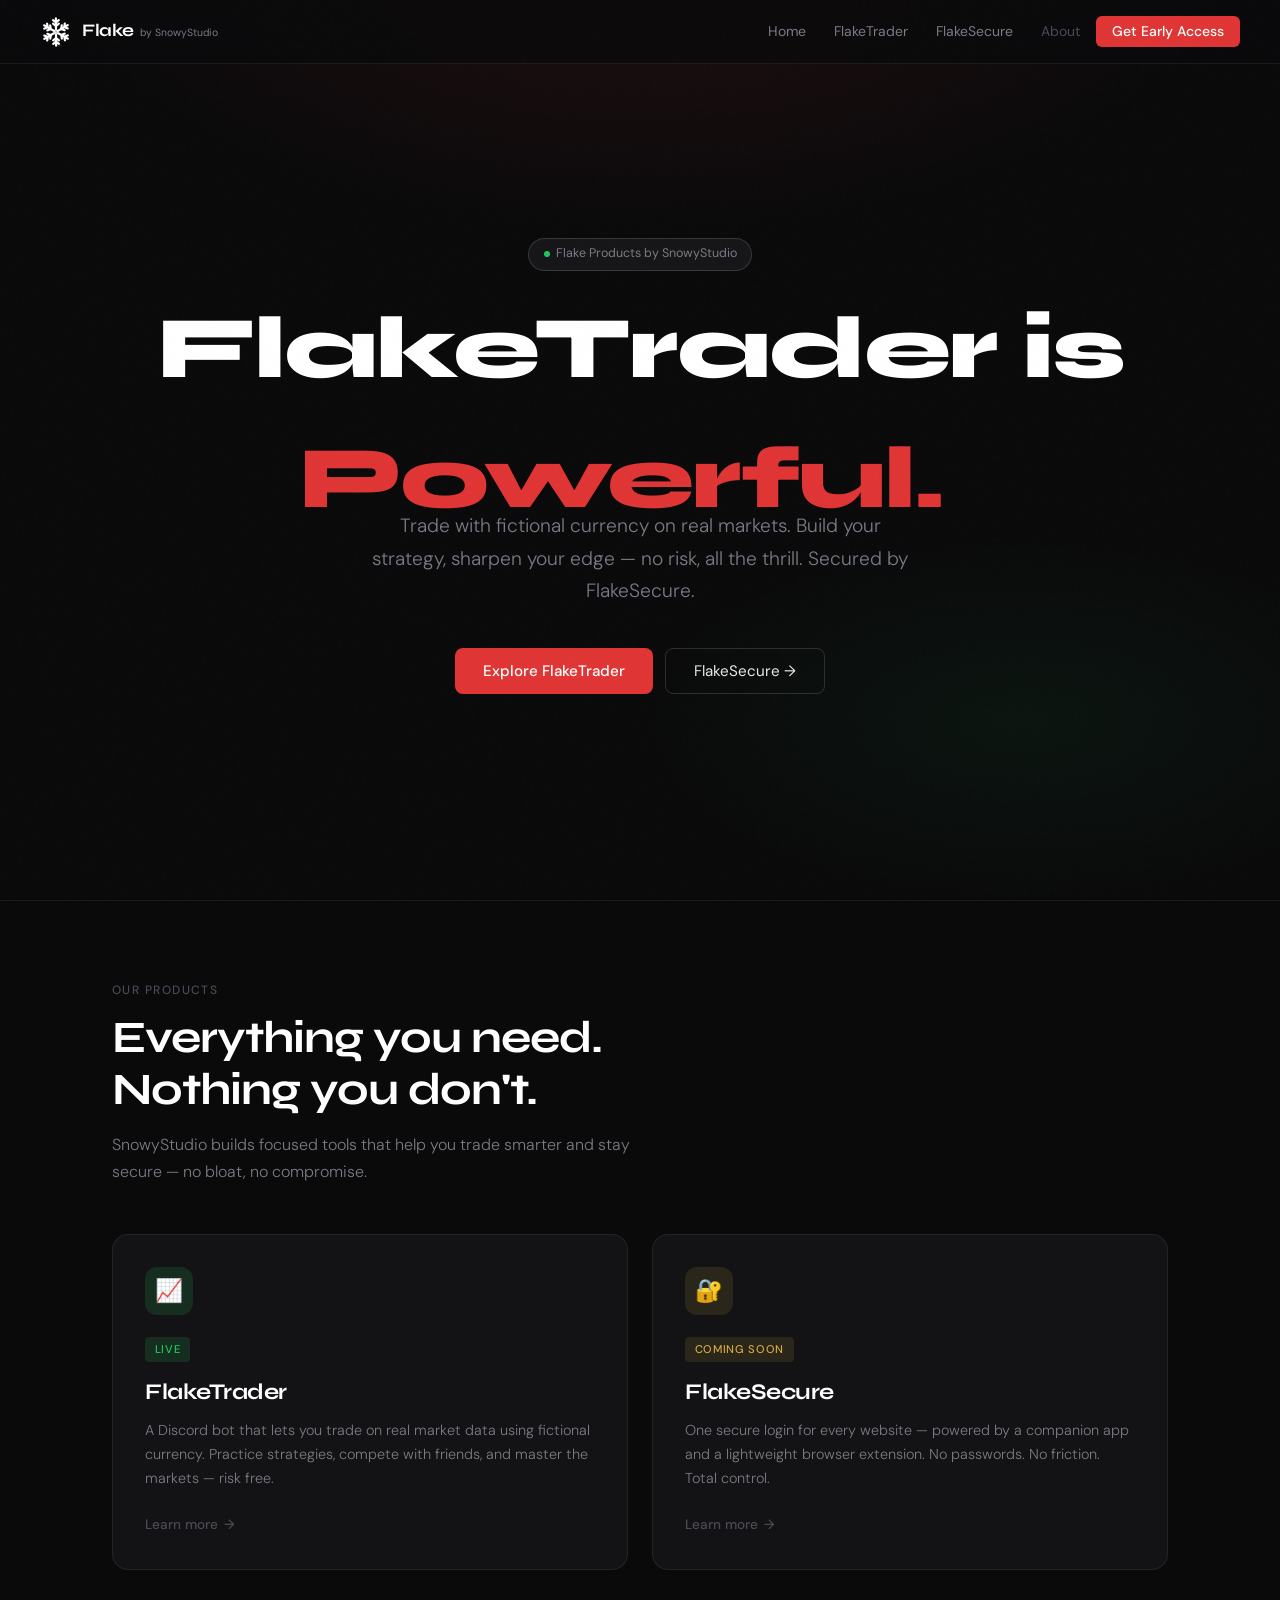
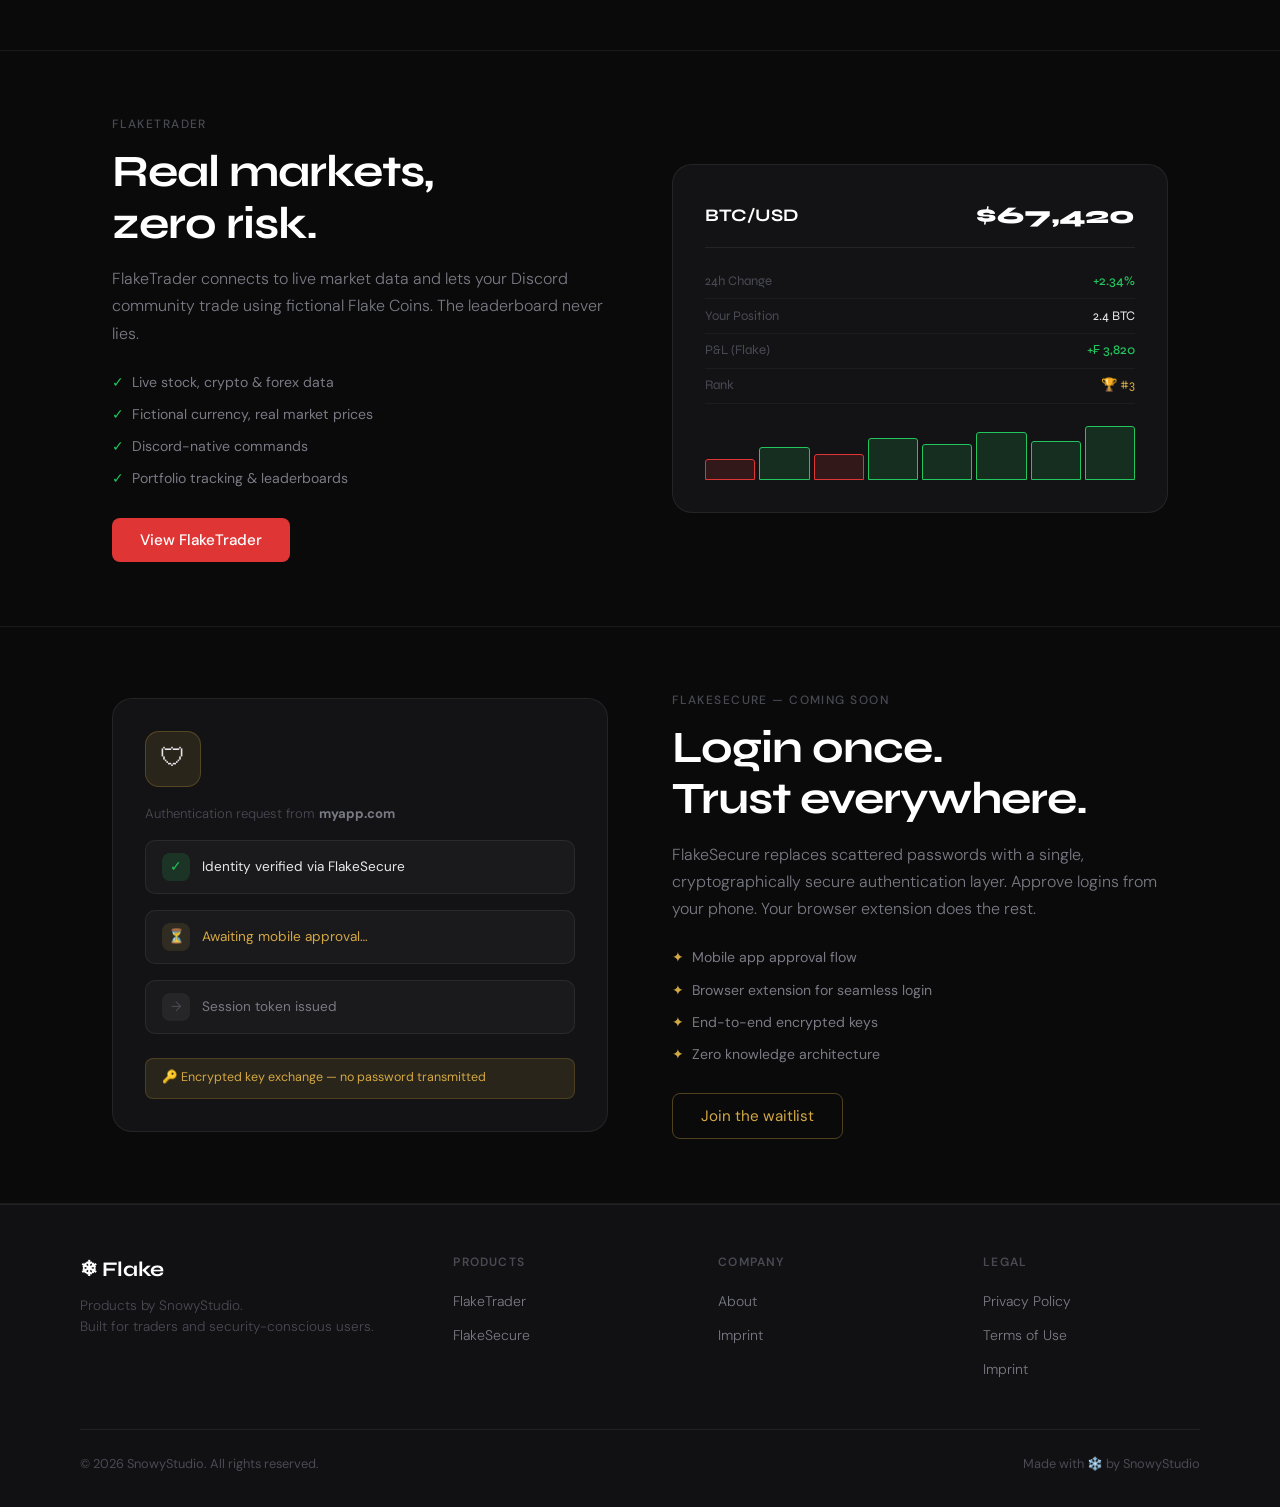
==== commit 7b83e046: "fixed changes to email and name" ====
--- a/src/index.html
+++ b/src/index.html
@@ -1281,7 +1281,7 @@
           rectification, request erasure ("right to be forgotten"), data
           portability, restriction of processing, and to object to processing.
           To exercise these rights, contact us at
-          <a href="mailto:privacy@snowystudio.dev">privacy@snowystudio.dev</a>.
+          <a href="mailto:legal@snowystudio.dev">legal@snowystudio.dev</a>.
         </p>
         <h2>7. Cookies</h2>
         <p>
@@ -1303,7 +1303,7 @@
         <h2>10. Contact</h2>
         <p>
           For any privacy-related queries:
-          <a href="mailto:privacy@snowystudio.dev">privacy@snowystudio.dev</a>
+          <a href="mailto:legal@snowystudio.dev">legal@snowystudio.dev</a>
         </p>
       </div>
       <footer>
